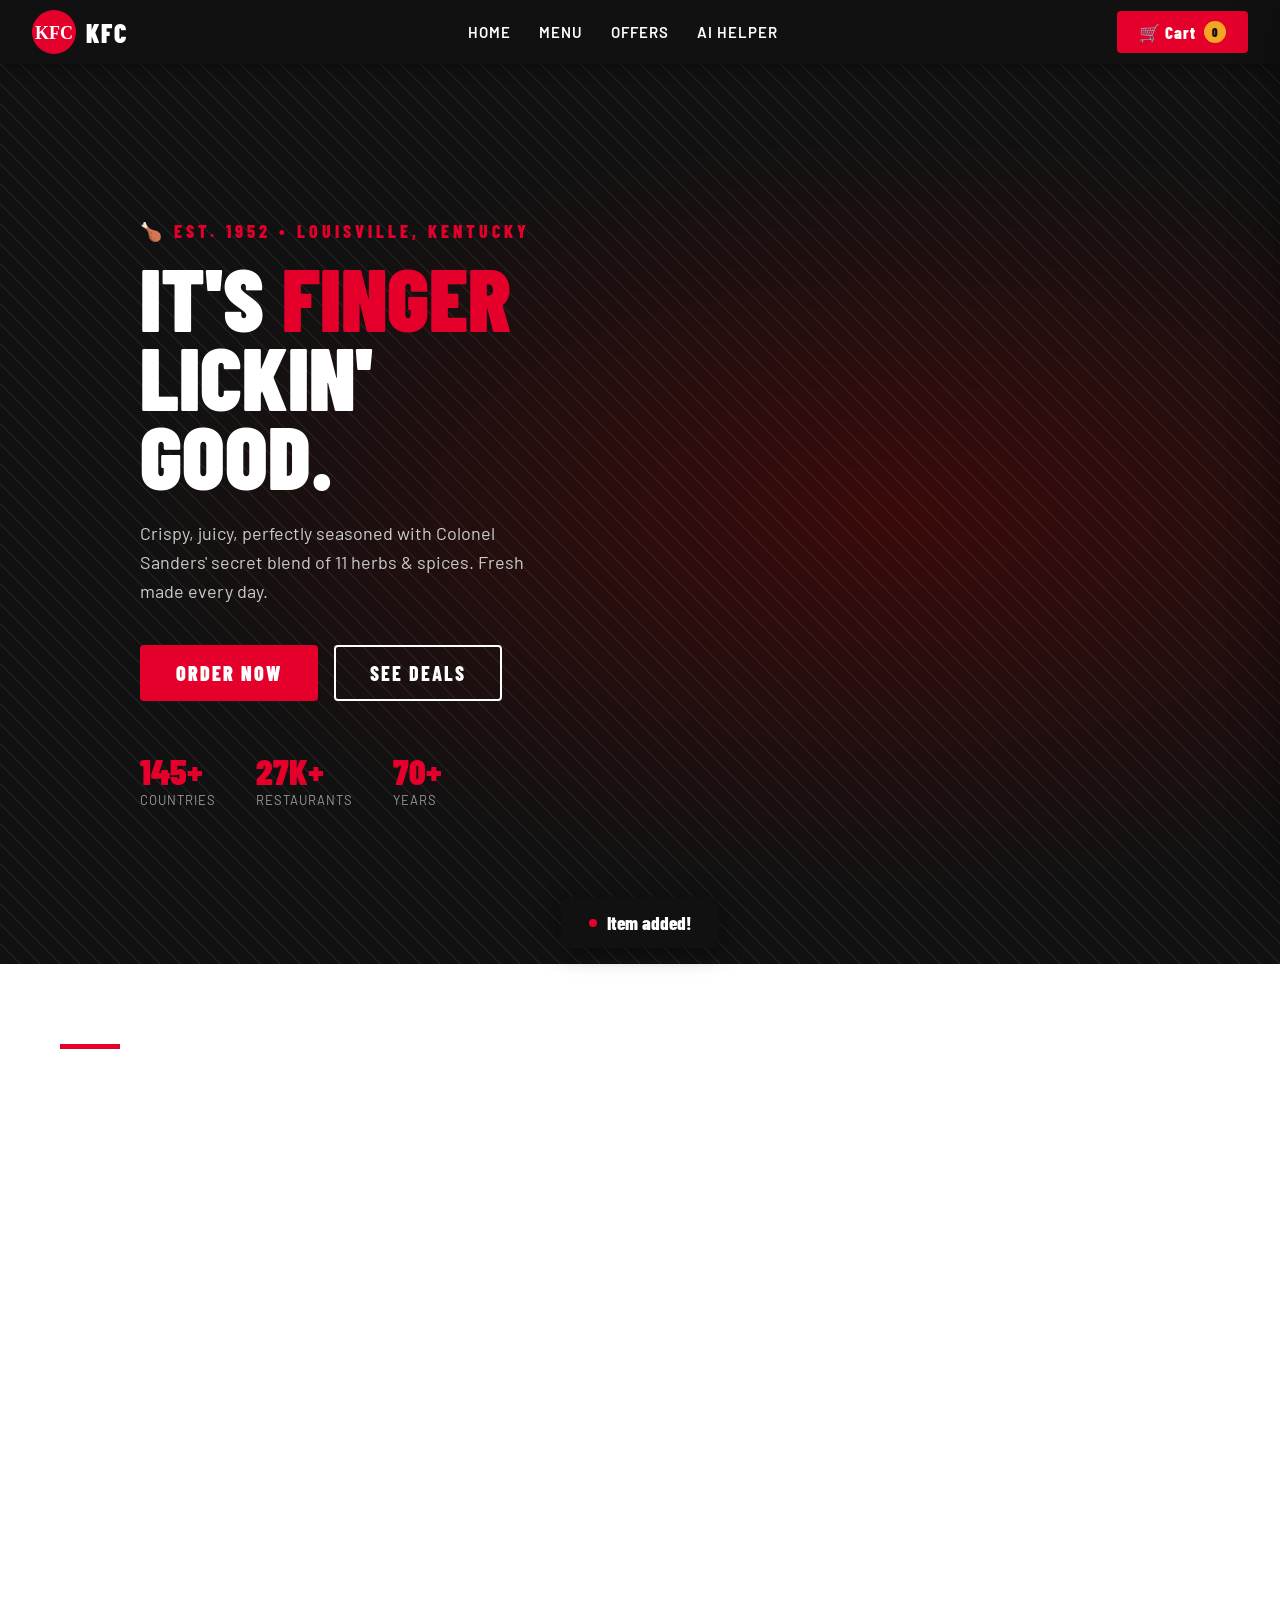
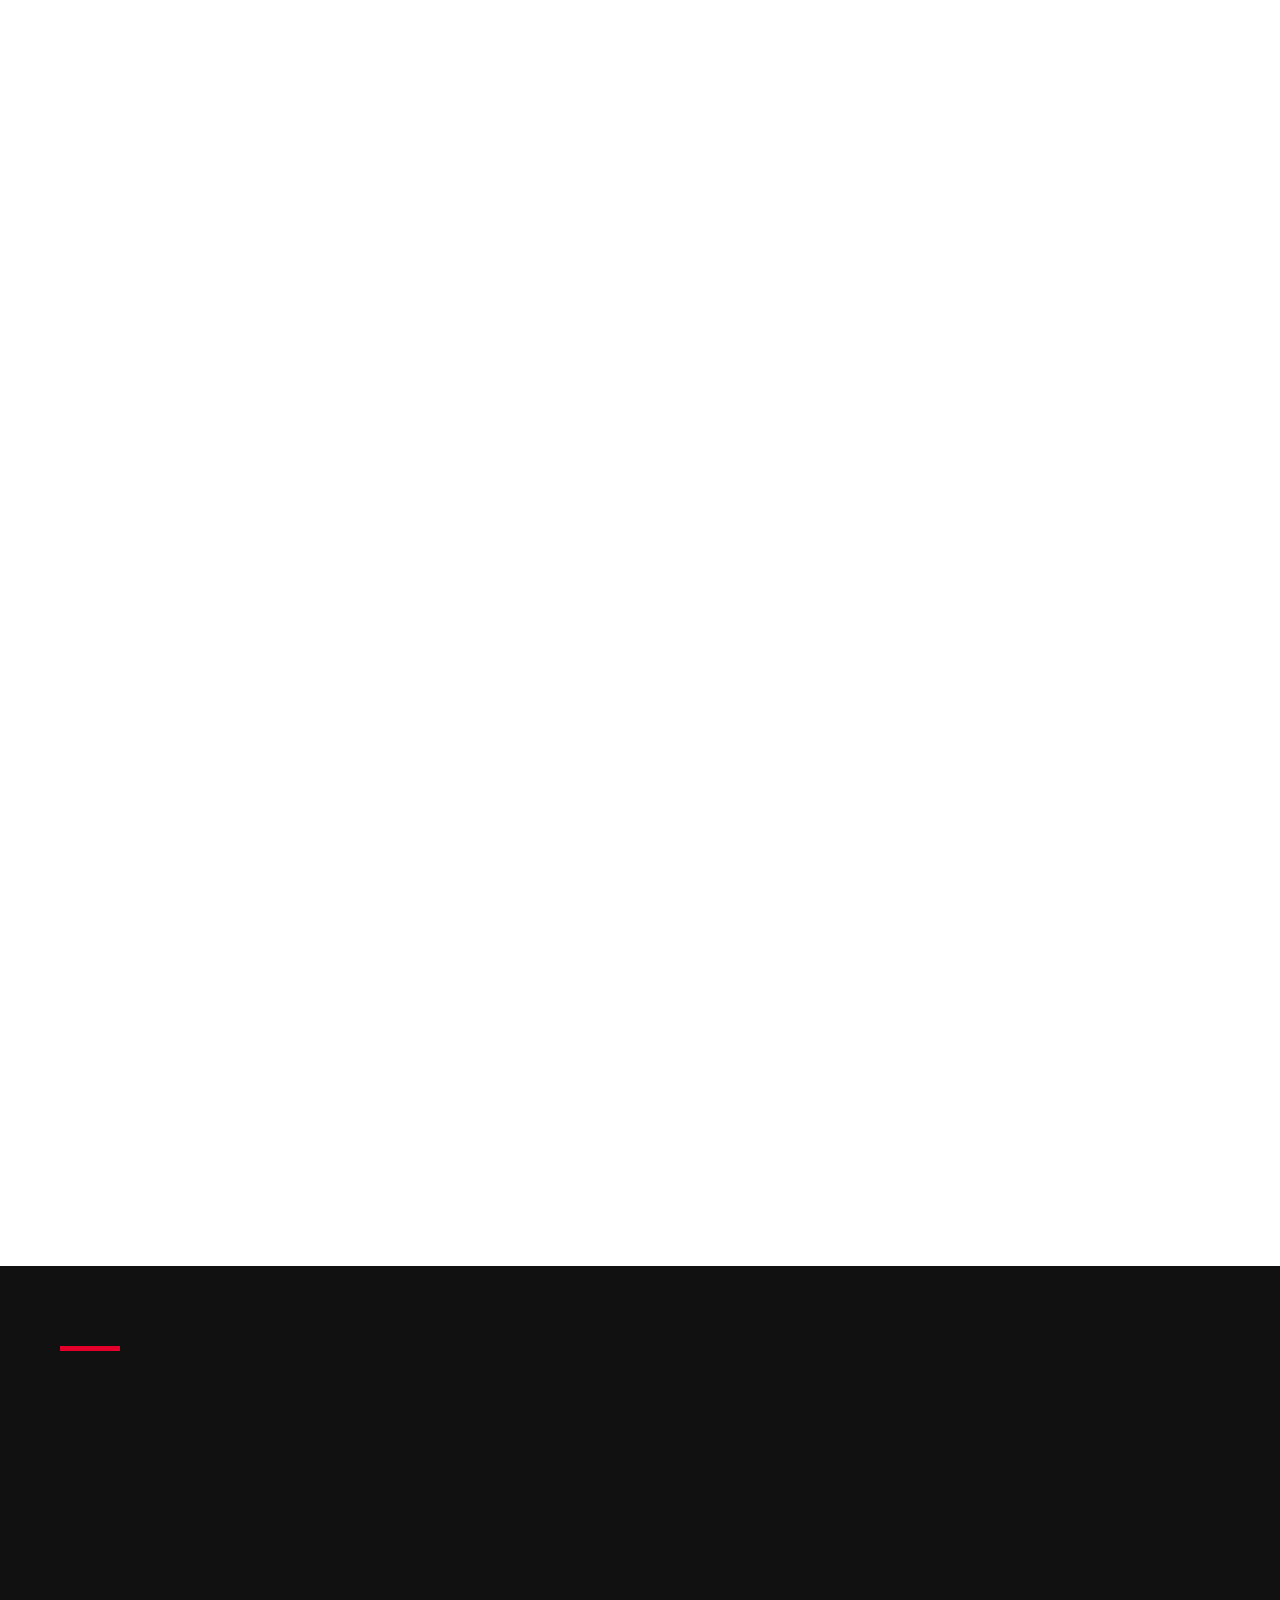
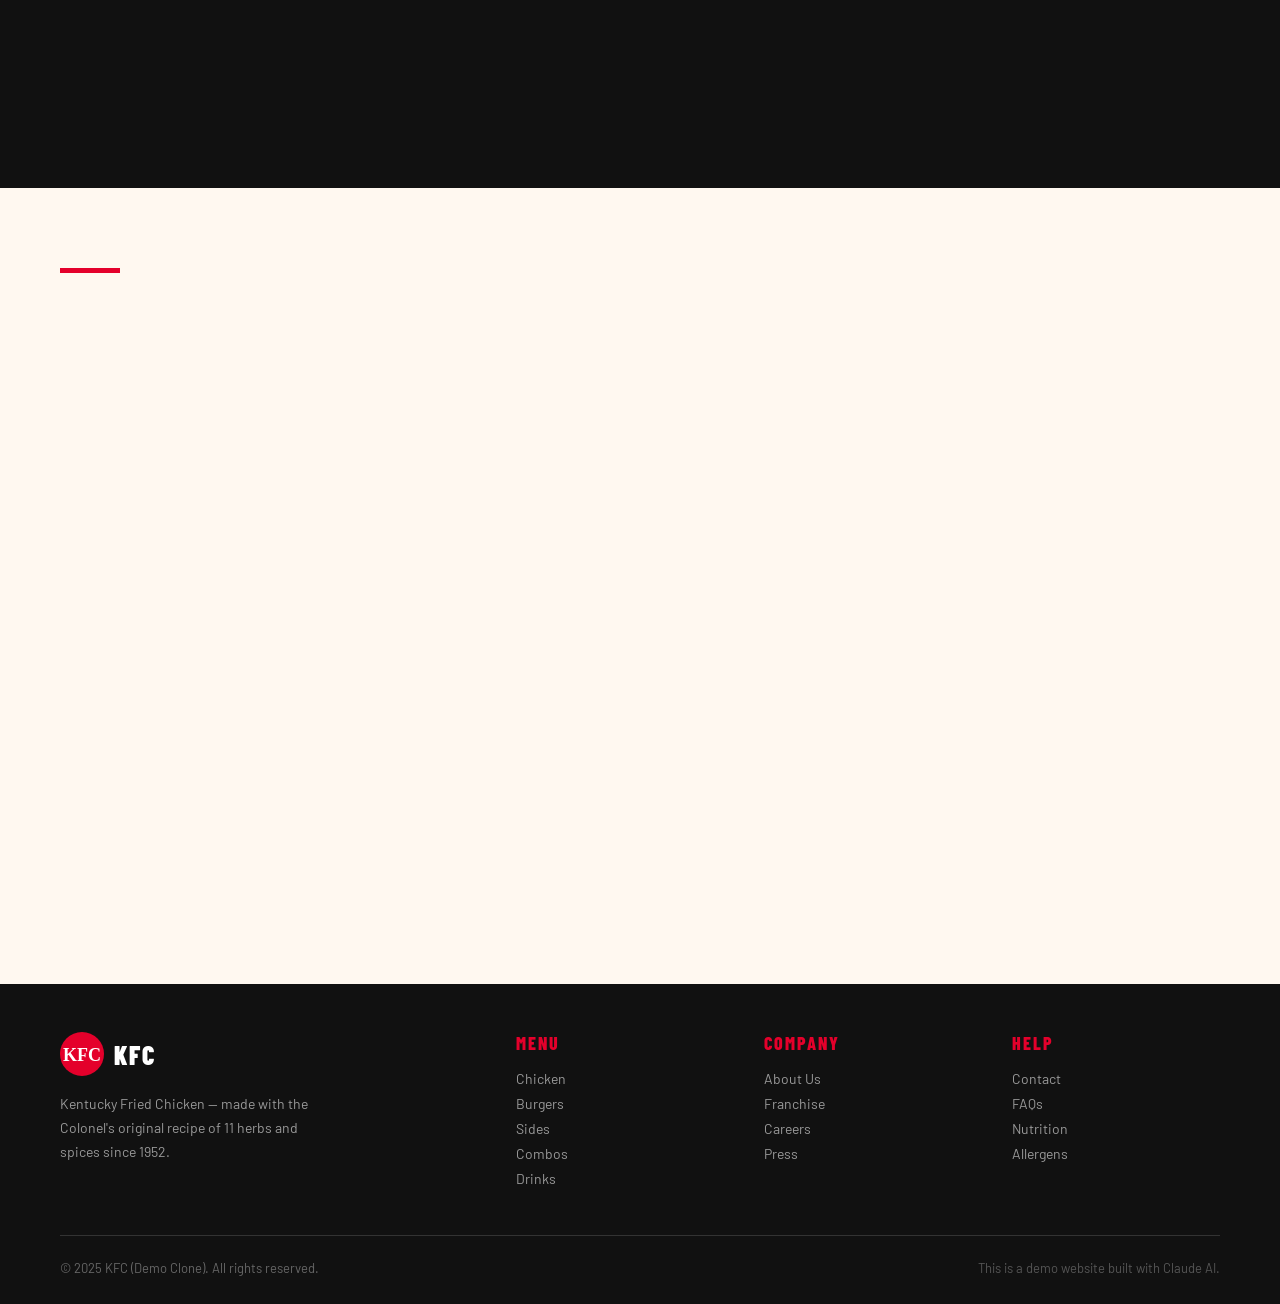
==== templates/index.html @ aa7f016f "webpage updated" ====
<!DOCTYPE html>
<html lang="en">
<head>
<meta charset="UTF-8">
<meta name="viewport" content="width=device-width, initial-scale=1.0">
<title>KFC — It's Finger Lickin' Good</title>
<link href="https://fonts.googleapis.com/css2?family=Barlow+Condensed:wght@400;600;700;800;900&family=Barlow:wght@400;500;600&display=swap" rel="stylesheet">
<style>
  :root {
    --red: #E4002B;
    --dark-red: #B5001F;
    --black: #111111;
    --white: #FFFFFF;
    --cream: #FFF8F0;
    --gold: #F5A623;
    --gray: #888;
    --light-gray: #F2F2F2;
    --card-shadow: 0 8px 32px rgba(0,0,0,0.13);
  }
  * { margin:0; padding:0; box-sizing:border-box; }
  html { scroll-behavior: smooth; }
  body { font-family: 'Barlow', sans-serif; background: var(--cream); color: var(--black); }

  /* ========== NAVBAR ========== */
  nav {
    position: fixed; top:0; left:0; right:0; z-index:1000;
    background: var(--black);
    display: flex; align-items: center; justify-content: space-between;
    padding: 0 32px; height: 64px;
    box-shadow: 0 2px 16px rgba(0,0,0,0.4);
  }
  .nav-logo { display:flex; align-items:center; gap:10px; cursor:pointer; }
  .nav-logo svg { width:44px; height:44px; }
  .nav-logo span { font-family:'Barlow Condensed',sans-serif; font-weight:900; font-size:26px; color:var(--white); letter-spacing:2px; }
  .nav-links { display:flex; gap:28px; }
  .nav-links a { color:var(--white); text-decoration:none; font-weight:600; font-size:15px; letter-spacing:1px; text-transform:uppercase; transition:color 0.2s; }
  .nav-links a:hover { color:var(--red); }
  .nav-cart-btn {
    background: var(--red); color: var(--white); border:none; cursor:pointer;
    padding: 10px 22px; border-radius:4px; font-family:'Barlow Condensed',sans-serif;
    font-size:17px; font-weight:800; letter-spacing:1px; display:flex; align-items:center; gap:8px;
    transition: background 0.2s, transform 0.1s;
  }
  .nav-cart-btn:hover { background:var(--dark-red); transform:scale(1.04); }
  .cart-badge {
    background: var(--gold); color: var(--black); border-radius:50%;
    width:22px; height:22px; display:flex; align-items:center; justify-content:center;
    font-size:12px; font-weight:900;
  }

  /* ========== HERO ========== */
  #home {
    margin-top: 64px;
    min-height: 100vh;
    background: var(--black);
    position: relative; overflow:hidden;
    display:flex; align-items:center;
  }
  .hero-bg {
    position:absolute; inset:0;
    background: radial-gradient(ellipse at 70% 50%, #3a0a0a 0%, #111 60%);
  }
  .hero-pattern {
    position:absolute; inset:0; opacity:0.06;
    background-image: repeating-linear-gradient(45deg, #fff 0, #fff 1px, transparent 0, transparent 50%);
    background-size: 20px 20px;
  }
  .hero-content { position:relative; z-index:2; padding: 0 80px; max-width:640px; }
  .hero-eyebrow { color:var(--red); font-family:'Barlow Condensed',sans-serif; font-weight:800; font-size:18px; letter-spacing:4px; text-transform:uppercase; margin-bottom:16px; }
  .hero-title { font-family:'Barlow Condensed',sans-serif; font-weight:900; font-size:88px; line-height:0.9; color:var(--white); text-transform:uppercase; margin-bottom:24px; }
  .hero-title span { color:var(--red); }
  .hero-sub { color:#ccc; font-size:18px; line-height:1.6; margin-bottom:40px; max-width:420px; }
  .hero-btns { display:flex; gap:16px; flex-wrap:wrap; }
  .btn-primary {
    background:var(--red); color:var(--white); border:none; cursor:pointer;
    padding:16px 36px; font-family:'Barlow Condensed',sans-serif; font-size:20px; font-weight:900;
    letter-spacing:2px; text-transform:uppercase; border-radius:4px;
    transition: background 0.2s, transform 0.15s;
  }
  .btn-primary:hover { background:var(--dark-red); transform:translateY(-2px); }
  .btn-outline {
    background:transparent; color:var(--white); border:2px solid var(--white); cursor:pointer;
    padding:14px 34px; font-family:'Barlow Condensed',sans-serif; font-size:20px; font-weight:800;
    letter-spacing:2px; text-transform:uppercase; border-radius:4px;
    transition: all 0.2s;
  }
  .btn-outline:hover { background:var(--white); color:var(--black); }
  .hero-img {
    position:absolute; right:-40px; bottom:0; width:55%;
    filter: drop-shadow(0 0 60px rgba(228,0,43,0.3));
    animation: float 5s ease-in-out infinite;
  }
  @keyframes float {
    0%,100% { transform:translateY(0); }
    50% { transform:translateY(-18px); }
  }
  .hero-stats { display:flex; gap:40px; margin-top:48px; }
  .stat { text-align:left; }
  .stat-num { font-family:'Barlow Condensed',sans-serif; font-weight:900; font-size:36px; color:var(--red); }
  .stat-lbl { color:#999; font-size:13px; text-transform:uppercase; letter-spacing:1px; }

  /* ========== SECTION COMMON ========== */
  section { padding: 80px 60px; }
  .section-title { font-family:'Barlow Condensed',sans-serif; font-weight:900; font-size:54px; text-transform:uppercase; margin-bottom:8px; }
  .section-sub { color:var(--gray); font-size:17px; margin-bottom:48px; }
  .red-line { width:60px; height:5px; background:var(--red); margin-bottom:16px; }

  /* ========== MENU ========== */
  #menu { background: var(--white); }
  .menu-tabs { display:flex; gap:12px; margin-bottom:40px; flex-wrap:wrap; }
  .tab-btn {
    background:var(--light-gray); border:none; cursor:pointer;
    padding:10px 26px; border-radius:40px; font-family:'Barlow Condensed',sans-serif;
    font-size:17px; font-weight:700; letter-spacing:1px; text-transform:uppercase;
    transition: all 0.2s;
  }
  .tab-btn.active, .tab-btn:hover { background:var(--red); color:var(--white); }
  .menu-grid { display:grid; grid-template-columns: repeat(auto-fill, minmax(270px, 1fr)); gap:28px; }
  .menu-card {
    background:var(--cream); border-radius:12px; overflow:hidden;
    box-shadow: var(--card-shadow); transition: transform 0.2s, box-shadow 0.2s;
    cursor:pointer; display:flex; flex-direction:column;
  }
  .menu-card:hover { transform:translateY(-6px); box-shadow:0 16px 40px rgba(0,0,0,0.18); }
  .menu-card-img {
    width:100%; height:190px; object-fit:cover;
    background: linear-gradient(135deg, #c8102e 0%, #2d1a1a 100%);
    display:flex; align-items:center; justify-content:center;
    font-size:64px; position:relative;
  }
  .menu-card-badge {
    position:absolute; top:12px; right:12px;
    background:var(--gold); color:var(--black); font-family:'Barlow Condensed',sans-serif;
    font-weight:800; font-size:13px; padding:4px 10px; border-radius:20px; letter-spacing:1px;
  }
  .menu-card-body { padding:18px 20px; flex:1; display:flex; flex-direction:column; }
  .menu-card-name { font-family:'Barlow Condensed',sans-serif; font-weight:800; font-size:22px; margin-bottom:6px; }
  .menu-card-desc { color:var(--gray); font-size:14px; line-height:1.5; flex:1; margin-bottom:16px; }
  .menu-card-footer { display:flex; align-items:center; justify-content:space-between; }
  .menu-price { font-family:'Barlow Condensed',sans-serif; font-weight:900; font-size:26px; color:var(--red); }
  .add-btn {
    background:var(--red); color:var(--white); border:none; cursor:pointer;
    width:38px; height:38px; border-radius:50%; font-size:22px; font-weight:700;
    display:flex; align-items:center; justify-content:center;
    transition: background 0.2s, transform 0.15s;
  }
  .add-btn:hover { background:var(--dark-red); transform:scale(1.15); }

  /* ========== OFFERS ========== */
  #offers { background:var(--black); }
  #offers .section-title { color:var(--white); }
  #offers .section-sub { color:#999; }
  .offers-grid { display:grid; grid-template-columns: repeat(auto-fill, minmax(300px, 1fr)); gap:24px; }
  .offer-card {
    border-radius:12px; overflow:hidden; position:relative;
    height:200px; display:flex; align-items:flex-end;
    cursor:pointer; transition:transform 0.2s;
  }
  .offer-card:hover { transform:scale(1.03); }
  .offer-bg { position:absolute; inset:0; background-size:cover; background-position:center; }
  .offer-bg.o1 { background: linear-gradient(135deg, #b5001f 0%, #3a0008 100%); }
  .offer-bg.o2 { background: linear-gradient(135deg, #7a3a00 0%, #1a0a00 100%); }
  .offer-bg.o3 { background: linear-gradient(135deg, #004a7a 0%, #000f1a 100%); }
  .offer-overlay { position:absolute; inset:0; background:linear-gradient(to top, rgba(0,0,0,0.85) 0%, transparent 60%); }
  .offer-content { position:relative; z-index:1; padding:20px; }
  .offer-tag { background:var(--red); color:var(--white); font-family:'Barlow Condensed',sans-serif; font-weight:800; font-size:13px; padding:3px 10px; border-radius:20px; margin-bottom:8px; display:inline-block; }
  .offer-title { color:var(--white); font-family:'Barlow Condensed',sans-serif; font-weight:900; font-size:24px; }
  .offer-emoji { font-size:80px; position:absolute; top:20px; right:20px; opacity:0.6; }

  /* ========== CART SIDEBAR ========== */
  .cart-overlay {
    position:fixed; inset:0; background:rgba(0,0,0,0.6); z-index:2000;
    opacity:0; pointer-events:none; transition:opacity 0.3s;
  }
  .cart-overlay.open { opacity:1; pointer-events:all; }
  .cart-sidebar {
    position:fixed; top:0; right:0; width:420px; height:100vh;
    background:var(--white); z-index:2001; display:flex; flex-direction:column;
    transform:translateX(100%); transition:transform 0.35s cubic-bezier(0.4,0,0.2,1);
    box-shadow:-8px 0 40px rgba(0,0,0,0.25);
  }
  .cart-sidebar.open { transform:translateX(0); }
  .cart-header {
    background:var(--black); color:var(--white); padding:20px 24px;
    display:flex; align-items:center; justify-content:space-between;
  }
  .cart-header h2 { font-family:'Barlow Condensed',sans-serif; font-weight:900; font-size:26px; letter-spacing:2px; }
  .cart-close { background:none; border:none; color:var(--white); cursor:pointer; font-size:26px; line-height:1; }
  .cart-items { flex:1; overflow-y:auto; padding:20px; display:flex; flex-direction:column; gap:16px; }
  .cart-empty { text-align:center; margin-top:60px; }
  .cart-empty-icon { font-size:64px; margin-bottom:16px; }
  .cart-empty p { color:var(--gray); font-size:17px; }
  .cart-item {
    display:flex; gap:14px; align-items:center;
    background:var(--cream); border-radius:10px; padding:14px;
    box-shadow:0 2px 8px rgba(0,0,0,0.07);
  }
  .cart-item-emoji { font-size:36px; width:50px; text-align:center; }
  .cart-item-info { flex:1; }
  .cart-item-name { font-weight:700; font-size:15px; margin-bottom:4px; }
  .cart-item-price { color:var(--red); font-family:'Barlow Condensed',sans-serif; font-weight:800; font-size:18px; }
  .cart-item-qty { display:flex; align-items:center; gap:8px; margin-top:6px; }
  .qty-btn {
    width:28px; height:28px; border-radius:50%; border:none; cursor:pointer;
    font-size:16px; font-weight:700; display:flex; align-items:center; justify-content:center;
    transition:background 0.15s;
  }
  .qty-minus { background:var(--light-gray); }
  .qty-minus:hover { background:#ddd; }
  .qty-plus { background:var(--red); color:var(--white); }
  .qty-plus:hover { background:var(--dark-red); }
  .qty-num { font-weight:700; font-size:15px; min-width:20px; text-align:center; }
  .cart-remove { background:none; border:none; cursor:pointer; color:#bbb; font-size:18px; }
  .cart-remove:hover { color:var(--red); }
  .cart-footer { padding:20px 24px; border-top:2px solid var(--light-gray); }
  .cart-total { display:flex; justify-content:space-between; align-items:center; margin-bottom:18px; }
  .cart-total-lbl { font-family:'Barlow Condensed',sans-serif; font-weight:800; font-size:20px; text-transform:uppercase; }
  .cart-total-val { font-family:'Barlow Condensed',sans-serif; font-weight:900; font-size:32px; color:var(--red); }
  .checkout-btn {
    width:100%; background:var(--red); color:var(--white); border:none; cursor:pointer;
    padding:16px; font-family:'Barlow Condensed',sans-serif; font-size:22px; font-weight:900;
    letter-spacing:2px; text-transform:uppercase; border-radius:6px;
    transition: background 0.2s, transform 0.15s;
  }
  .checkout-btn:hover { background:var(--dark-red); transform:translateY(-2px); }
  .checkout-btn:disabled { background:#ccc; cursor:not-allowed; transform:none; }

  /* ========== AI CHAT ========== */
  #ai-section { background: var(--cream); }
  .ai-box {
    background:var(--white); border-radius:16px; box-shadow:var(--card-shadow);
    overflow:hidden; max-width:800px; margin:0 auto;
  }
  .ai-header {
    background: linear-gradient(135deg, var(--red) 0%, var(--dark-red) 100%);
    color:var(--white); padding:20px 28px; display:flex; align-items:center; gap:14px;
  }
  .ai-header-icon { font-size:32px; }
  .ai-header-text h3 { font-family:'Barlow Condensed',sans-serif; font-weight:900; font-size:22px; }
  .ai-header-text p { font-size:13px; opacity:0.85; }
  .ai-messages { height:320px; overflow-y:auto; padding:20px; display:flex; flex-direction:column; gap:14px; }
  .msg { max-width:80%; padding:12px 16px; border-radius:12px; font-size:15px; line-height:1.5; }
  .msg.bot { background:var(--light-gray); align-self:flex-start; border-bottom-left-radius:4px; }
  .msg.user { background:var(--red); color:var(--white); align-self:flex-end; border-bottom-right-radius:4px; }
  .msg.loading { opacity:0.6; font-style:italic; }
  .ai-input-row { padding:14px 20px; border-top:2px solid var(--light-gray); display:flex; gap:10px; }
  .ai-input {
    flex:1; border:2px solid var(--light-gray); border-radius:8px; padding:10px 14px;
    font-family:'Barlow',sans-serif; font-size:15px; outline:none;
    transition:border-color 0.2s;
  }
  .ai-input:focus { border-color:var(--red); }
  .ai-send {
    background:var(--red); color:var(--white); border:none; cursor:pointer;
    padding:10px 22px; border-radius:8px; font-family:'Barlow Condensed',sans-serif;
    font-size:18px; font-weight:800; letter-spacing:1px;
    transition:background 0.2s;
  }
  .ai-send:hover { background:var(--dark-red); }
  .ai-send:disabled { background:#ccc; cursor:not-allowed; }

  /* ========== ORDER MODAL ========== */
  .modal-overlay {
    position:fixed; inset:0; background:rgba(0,0,0,0.7); z-index:3000;
    display:flex; align-items:center; justify-content:center;
    opacity:0; pointer-events:none; transition:opacity 0.3s;
  }
  .modal-overlay.open { opacity:1; pointer-events:all; }
  .modal {
    background:var(--white); border-radius:16px; width:90%; max-width:480px; padding:40px;
    transform:scale(0.9); transition:transform 0.3s;
    text-align:center;
  }
  .modal-overlay.open .modal { transform:scale(1); }
  .modal-icon { font-size:64px; margin-bottom:16px; }
  .modal h2 { font-family:'Barlow Condensed',sans-serif; font-weight:900; font-size:36px; margin-bottom:8px; }
  .modal p { color:var(--gray); font-size:16px; margin-bottom:24px; }
  .modal-order-id { background:var(--cream); padding:12px 20px; border-radius:8px; font-family:'Barlow Condensed',sans-serif; font-weight:800; font-size:22px; color:var(--red); margin-bottom:24px; }
  .modal-close-btn {
    background:var(--black); color:var(--white); border:none; cursor:pointer;
    padding:14px 36px; border-radius:6px; font-family:'Barlow Condensed',sans-serif;
    font-size:20px; font-weight:900; letter-spacing:1px;
    transition:background 0.2s;
  }
  .modal-close-btn:hover { background:#333; }

  /* ========== FOOTER ========== */
  footer {
    background:var(--black); color:var(--white); padding:48px 60px 28px;
  }
  .footer-top { display:grid; grid-template-columns: 2fr 1fr 1fr 1fr; gap:40px; margin-bottom:40px; }
  .footer-brand p { color:#999; font-size:14px; line-height:1.7; margin-top:16px; max-width:280px; }
  .footer-col h4 { font-family:'Barlow Condensed',sans-serif; font-weight:800; font-size:18px; letter-spacing:2px; text-transform:uppercase; margin-bottom:16px; color:var(--red); }
  .footer-col a { display:block; color:#999; text-decoration:none; font-size:14px; margin-bottom:8px; transition:color 0.2s; }
  .footer-col a:hover { color:var(--white); }
  .footer-bottom { border-top:1px solid #333; padding-top:24px; display:flex; justify-content:space-between; align-items:center; flex-wrap:wrap; gap:12px; }
  .footer-bottom p { color:#666; font-size:13px; }

  /* ========== TOAST ========== */
  .toast {
    position:fixed; bottom:32px; left:50%; transform:translateX(-50%) translateY(80px);
    background:var(--black); color:var(--white); padding:14px 28px; border-radius:8px;
    font-family:'Barlow Condensed',sans-serif; font-size:19px; font-weight:800;
    z-index:9999; box-shadow:0 4px 24px rgba(0,0,0,0.4);
    transition:transform 0.3s cubic-bezier(0.4,0,0.2,1);
    display:flex; align-items:center; gap:10px;
  }
  .toast.show { transform:translateX(-50%) translateY(0); }
  .toast-dot { width:8px; height:8px; background:var(--red); border-radius:50%; }

  /* ========== RESPONSIVE ========== */
  @media(max-width:900px) {
    .hero-content { padding:0 24px; }
    .hero-title { font-size:56px; }
    .hero-img { display:none; }
    section { padding:60px 20px; }
    .footer-top { grid-template-columns:1fr 1fr; }
    .cart-sidebar { width:100%; }
  }
  @media(max-width:600px) {
    nav { padding:0 16px; }
    .nav-links { display:none; }
    .hero-title { font-size:42px; }
    .section-title { font-size:36px; }
    .footer-top { grid-template-columns:1fr; }
  }

  /* Scroll animations */
  .fade-in { opacity:0; transform:translateY(30px); transition:opacity 0.6s, transform 0.6s; }
  .fade-in.visible { opacity:1; transform:none; }
</style>
</head>
<body>

<!-- NAVBAR -->
<nav>
  <div class="nav-logo" onclick="scrollTo('home')">
    <svg viewBox="0 0 44 44" fill="none">
      <circle cx="22" cy="22" r="22" fill="#E4002B"/>
      <text x="22" y="29" text-anchor="middle" fill="white" font-family="serif" font-weight="900" font-size="18">KFC</text>
    </svg>
    <span>KFC</span>
  </div>
  <div class="nav-links">
    <a href="#home">Home</a>
    <a href="#menu">Menu</a>
    <a href="#offers">Offers</a>
    <a href="#ai-section">AI Helper</a>
  </div>
  <button class="nav-cart-btn" onclick="toggleCart()">
    🛒 Cart <span class="cart-badge" id="cart-badge">0</span>
  </button>
</nav>

<!-- HERO -->
<section id="home">
  <div class="hero-bg"></div>
  <div class="hero-pattern"></div>
  <div class="hero-content">
    <div class="hero-eyebrow">🍗 Est. 1952 • Louisville, Kentucky</div>
    <h1 class="hero-title">It's <span>Finger</span><br>Lickin'<br>Good.</h1>
    <p class="hero-sub">Crispy, juicy, perfectly seasoned with Colonel Sanders' secret blend of 11 herbs & spices. Fresh made every day.</p>
    <div class="hero-btns">
      <button class="btn-primary" onclick="document.getElementById('menu').scrollIntoView({behavior:'smooth'})">ORDER NOW</button>
      <button class="btn-outline" onclick="document.getElementById('offers').scrollIntoView({behavior:'smooth'})">SEE DEALS</button>
    </div>
    <div class="hero-stats">
      <div class="stat"><div class="stat-num">145+</div><div class="stat-lbl">Countries</div></div>
      <div class="stat"><div class="stat-num">27K+</div><div class="stat-lbl">Restaurants</div></div>
      <div class="stat"><div class="stat-num">70+</div><div class="stat-lbl">Years</div></div>
    </div>
  </div>
  <img class="hero-img" src="https://www.transparentpng.com/thumb/kfc/r6eD3K-kfc-chicken-bucket-png-hd.png" alt="KFC Bucket" onerror="this.style.display='none'">
</section>

<!-- MENU -->
<section id="menu">
  <div class="red-line"></div>
  <h2 class="section-title fade-in">Our Menu</h2>
  <p class="section-sub fade-in">Freshly cooked to perfection — every single time.</p>
  <div class="menu-tabs fade-in" id="menu-tabs">
    <button class="tab-btn active" onclick="filterMenu('all', this)">All</button>
    <button class="tab-btn" onclick="filterMenu('chicken', this)">Chicken</button>
    <button class="tab-btn" onclick="filterMenu('burgers', this)">Burgers</button>
    <button class="tab-btn" onclick="filterMenu('sides', this)">Sides</button>
    <button class="tab-btn" onclick="filterMenu('combos', this)">Combos</button>
    <button class="tab-btn" onclick="filterMenu('drinks', this)">Drinks</button>
  </div>
  <div class="menu-grid fade-in" id="menu-grid"></div>
</section>

<!-- OFFERS -->
<section id="offers">
  <div class="red-line"></div>
  <h2 class="section-title fade-in">Hot Deals</h2>
  <p class="section-sub fade-in">Limited time offers you don't want to miss.</p>
  <div class="offers-grid fade-in">
    <div class="offer-card">
      <div class="offer-bg o1"></div>
      <div class="offer-overlay"></div>
      <div class="offer-emoji">🍗</div>
      <div class="offer-content">
        <span class="offer-tag">30% OFF</span>
        <div class="offer-title">Family Bucket Deal</div>
      </div>
    </div>
    <div class="offer-card">
      <div class="offer-bg o2"></div>
      <div class="offer-overlay"></div>
      <div class="offer-emoji">🍔</div>
      <div class="offer-content">
        <span class="offer-tag">COMBO</span>
        <div class="offer-title">Burger + Fries + Drink</div>
      </div>
    </div>
    <div class="offer-card">
      <div class="offer-bg o3"></div>
      <div class="offer-overlay"></div>
      <div class="offer-emoji">🌮</div>
      <div class="offer-content">
        <span class="offer-tag">NEW</span>
        <div class="offer-title">Twister Wrap Meal</div>
      </div>
    </div>
  </div>
</section>

<!-- AI HELPER -->
<section id="ai-section">
  <div class="red-line"></div>
  <h2 class="section-title fade-in">AI Order Helper</h2>
  <p class="section-sub fade-in">Ask anything about our menu, nutrition, or get a personalized recommendation!</p>
  <div class="ai-box fade-in">
    <div class="ai-header">
      <div class="ai-header-icon">🤖</div>
      <div class="ai-header-text">
        <h3>Colonel's AI Assistant</h3>
        <p>Powered by Claude AI • Live & Online</p>
      </div>
    </div>
    <div class="ai-messages" id="ai-messages">
      <div class="msg bot">🍗 Welcome to KFC! I'm your AI assistant. Ask me about our menu, combos, calories, or just tell me what mood you're in and I'll recommend something finger lickin' good!</div>
    </div>
    <div class="ai-input-row">
      <input type="text" class="ai-input" id="ai-input" placeholder="e.g. What's your spiciest item?" onkeydown="if(event.key==='Enter') sendAI()"/>
      <button class="ai-send" id="ai-send-btn" onclick="sendAI()">ASK</button>
    </div>
  </div>
</section>

<!-- FOOTER -->
<footer>
  <div class="footer-top">
    <div class="footer-brand">
      <div class="nav-logo" style="margin-bottom:0;">
        <svg viewBox="0 0 44 44" fill="none" width="44" height="44"><circle cx="22" cy="22" r="22" fill="#E4002B"/><text x="22" y="29" text-anchor="middle" fill="white" font-family="serif" font-weight="900" font-size="18">KFC</text></svg>
        <span style="font-family:'Barlow Condensed',sans-serif;font-weight:900;font-size:26px;color:var(--white);">KFC</span>
      </div>
      <p>Kentucky Fried Chicken — made with the Colonel's original recipe of 11 herbs and spices since 1952.</p>
    </div>
    <div class="footer-col">
      <h4>Menu</h4>
      <a href="#menu">Chicken</a><a href="#menu">Burgers</a><a href="#menu">Sides</a><a href="#menu">Combos</a><a href="#menu">Drinks</a>
    </div>
    <div class="footer-col">
      <h4>Company</h4>
      <a href="#">About Us</a><a href="#">Franchise</a><a href="#">Careers</a><a href="#">Press</a>
    </div>
    <div class="footer-col">
      <h4>Help</h4>
      <a href="#">Contact</a><a href="#">FAQs</a><a href="#">Nutrition</a><a href="#">Allergens</a>
    </div>
  </div>
  <div class="footer-bottom">
    <p>© 2025 KFC (Demo Clone). All rights reserved.</p>
    <p style="color:#555">This is a demo website built with Claude AI.</p>
  </div>
</footer>

<!-- CART SIDEBAR -->
<div class="cart-overlay" id="cart-overlay" onclick="toggleCart()"></div>
<div class="cart-sidebar" id="cart-sidebar">
  <div class="cart-header">
    <h2>🛒 Your Order</h2>
    <button class="cart-close" onclick="toggleCart()">✕</button>
  </div>
  <div class="cart-items" id="cart-items">
    <div class="cart-empty">
      <div class="cart-empty-icon">🍗</div>
      <p>Your cart is empty.<br>Add some delicious items!</p>
    </div>
  </div>
  <div class="cart-footer">
    <div class="cart-total">
      <span class="cart-total-lbl">Total</span>
      <span class="cart-total-val" id="cart-total">₹0</span>
    </div>
    <button class="checkout-btn" id="checkout-btn" onclick="checkout()" disabled>PLACE ORDER</button>
  </div>
</div>

<!-- SUCCESS MODAL -->
<div class="modal-overlay" id="order-modal">
  <div class="modal">
    <div class="modal-icon">🎉</div>
    <h2>Order Placed!</h2>
    <p>Your order has been received and is being prepared. Estimated delivery: 30-40 mins.</p>
    <div class="modal-order-id" id="modal-order-id">ORDER #KFC-XXXXX</div>
    <button class="modal-close-btn" onclick="closeModal()">GREAT, THANKS!</button>
  </div>
</div>

<!-- TOAST -->
<div class="toast" id="toast"><span class="toast-dot"></span><span id="toast-msg">Item added!</span></div>

<script>
// ===== MENU DATA =====
const menuItems = [
  { id:1, name:"Original Recipe Bucket", cat:"chicken", price:649, emoji:"🪣", desc:"8 pieces of our iconic crispy chicken with 11 herbs & spices.", badge:"Bestseller" },
  { id:2, name:"Zinger Burger", cat:"burgers", price:199, emoji:"🍔", desc:"Crispy fillet burger with signature zinger sauce and fresh lettuce.", badge:null },
  { id:3, name:"Hot & Crispy Chicken", cat:"chicken", price:249, emoji:"🍗", desc:"Extra crispy golden chicken with a fiery spice blend.", badge:"Spicy 🌶️" },
  { id:4, name:"Popcorn Chicken", cat:"chicken", price:149, emoji:"🍿", desc:"Bite-sized crispy chicken pieces — perfect for snacking.", badge:null },
  { id:5, name:"Twister Wrap", cat:"burgers", price:179, emoji:"🌯", desc:"Warm tortilla wrap with crispy chicken, cheese & fresh veggies.", badge:"New" },
  { id:6, name:"Coleslaw", cat:"sides", price:69, emoji:"🥗", desc:"Creamy, crunchy coleslaw made fresh every day.", badge:null },
  { id:7, name:"Seasoned Fries", cat:"sides", price:99, emoji:"🍟", desc:"Golden fries tossed in KFC's signature seasoning blend.", badge:null },
  { id:8, name:"Family Feast Combo", cat:"combos", price:999, emoji:"🎉", desc:"8 pc chicken + 4 burgers + 4 fries + 4 drinks. Feed the family!", badge:"Best Value" },
  { id:9, name:"Zinger Box Meal", cat:"combos", price:349, emoji:"📦", desc:"Zinger burger + fries + drink + 1 piece of chicken.", badge:null },
  { id:10, name:"Pepsi 500ml", cat:"drinks", price:79, emoji:"🥤", desc:"Ice cold Pepsi to wash down all that goodness.", badge:null },
  { id:11, name:"Lemonade", cat:"drinks", price:69, emoji:"🍋", desc:"Freshly squeezed lemonade — sweet, tangy, refreshing.", badge:null },
  { id:12, name:"Smoky Grilled Chicken", cat:"chicken", price:299, emoji:"🔥", desc:"Slow-grilled chicken marinated in smoky BBQ spices.", badge:"Grilled" },
];

let cart = {};

// ===== RENDER MENU =====
function renderMenu(items) {
  const grid = document.getElementById('menu-grid');
  grid.innerHTML = items.map(item => `
    <div class="menu-card fade-in visible" onclick="addToCart(${item.id})">
      <div class="menu-card-img" style="font-size:72px">
        ${item.emoji}
        ${item.badge ? `<span class="menu-card-badge">${item.badge}</span>` : ''}
      </div>
      <div class="menu-card-body">
        <div class="menu-card-name">${item.name}</div>
        <div class="menu-card-desc">${item.desc}</div>
        <div class="menu-card-footer">
          <span class="menu-price">₹${item.price}</span>
          <button class="add-btn" onclick="event.stopPropagation();addToCart(${item.id})">+</button>
        </div>
      </div>
    </div>
  `).join('');
}

function filterMenu(cat, btn) {
  document.querySelectorAll('.tab-btn').forEach(b => b.classList.remove('active'));
  btn.classList.add('active');
  renderMenu(cat === 'all' ? menuItems : menuItems.filter(i => i.cat === cat));
}

renderMenu(menuItems);

// ===== CART =====
function addToCart(id) {
  const item = menuItems.find(i => i.id === id);
  if (!item) return;
  cart[id] = cart[id] ? { ...cart[id], qty: cart[id].qty + 1 } : { ...item, qty: 1 };
  updateCartUI();
  showToast(`${item.emoji} ${item.name} added to cart!`);
}

function updateCartUI() {
  const items = Object.values(cart);
  const total = items.reduce((s, i) => s + i.price * i.qty, 0);
  const count = items.reduce((s, i) => s + i.qty, 0);

  document.getElementById('cart-badge').textContent = count;
  document.getElementById('cart-total').textContent = `₹${total}`;
  document.getElementById('checkout-btn').disabled = items.length === 0;

  const el = document.getElementById('cart-items');
  if (items.length === 0) {
    el.innerHTML = `<div class="cart-empty"><div class="cart-empty-icon">🍗</div><p>Your cart is empty.<br>Add some delicious items!</p></div>`;
    return;
  }
  el.innerHTML = items.map(item => `
    <div class="cart-item">
      <div class="cart-item-emoji">${item.emoji}</div>
      <div class="cart-item-info">
        <div class="cart-item-name">${item.name}</div>
        <div class="cart-item-price">₹${item.price * item.qty}</div>
        <div class="cart-item-qty">
          <button class="qty-btn qty-minus" onclick="changeQty(${item.id}, -1)">−</button>
          <span class="qty-num">${item.qty}</span>
          <button class="qty-btn qty-plus" onclick="changeQty(${item.id}, 1)">+</button>
        </div>
      </div>
      <button class="cart-remove" onclick="removeItem(${item.id})">🗑️</button>
    </div>
  `).join('');
}

function changeQty(id, delta) {
  if (!cart[id]) return;
  cart[id].qty += delta;
  if (cart[id].qty <= 0) delete cart[id];
  updateCartUI();
}
function removeItem(id) { delete cart[id]; updateCartUI(); }

function toggleCart() {
  document.getElementById('cart-sidebar').classList.toggle('open');
  document.getElementById('cart-overlay').classList.toggle('open');
}

// ===== CHECKOUT =====
function checkout() {
  const orderId = 'KFC-' + Math.floor(100000 + Math.random() * 900000);
  document.getElementById('modal-order-id').textContent = `ORDER #${orderId}`;
  document.getElementById('order-modal').classList.add('open');
  // Save to localStorage as mock DB
  const orders = JSON.parse(localStorage.getItem('kfc_orders') || '[]');
  orders.push({ id: orderId, items: Object.values(cart), total: Object.values(cart).reduce((s,i)=>s+i.price*i.qty,0), date: new Date().toISOString() });
  localStorage.setItem('kfc_orders', JSON.stringify(orders));
}

function closeModal() {
  cart = {};
  updateCartUI();
  toggleCart();
  document.getElementById('order-modal').classList.remove('open');
}

// ===== TOAST =====
function showToast(msg) {
  const t = document.getElementById('toast');
  document.getElementById('toast-msg').textContent = msg;
  t.classList.add('show');
  setTimeout(() => t.classList.remove('show'), 2500);
}

// ===== AI CHAT =====
async function sendAI() {
  const input = document.getElementById('ai-input');
  const msg = input.value.trim();
  if (!msg) return;
  input.value = '';

  const msgs = document.getElementById('ai-messages');
  const btn = document.getElementById('ai-send-btn');
  btn.disabled = true;

  msgs.innerHTML += `<div class="msg user">${msg}</div>`;
  const loading = document.createElement('div');
  loading.className = 'msg bot loading';
  loading.textContent = '🤔 Thinking...';
  msgs.appendChild(loading);
  msgs.scrollTop = msgs.scrollHeight;

  const menuContext = menuItems.map(i => `${i.name} (${i.cat}) ₹${i.price}: ${i.desc}`).join('\n');

  try {
    const response = await fetch('https://api.anthropic.com/v1/messages', {
      method: 'POST',
      headers: { 'Content-Type': 'application/json' },
      body: JSON.stringify({
        model: 'claude-sonnet-4-20250514',
        max_tokens: 1000,
        system: `You are a friendly, enthusiastic KFC AI assistant named "Colonel Bot". You help customers with menu recommendations, nutritional info, combo deals, and ordering assistance. Keep responses concise (2-4 sentences max), upbeat, and always end with something encouraging. Use food emojis naturally. Here is the current KFC menu:\n\n${menuContext}\n\nPrices are in Indian Rupees (₹).`,
        messages: [{ role: 'user', content: msg }]
      })
    });
    const data = await response.json();
    const reply = data.content?.[0]?.text || "Sorry, I couldn't get a response. Please try again!";
    loading.remove();
    msgs.innerHTML += `<div class="msg bot">${reply}</div>`;
  } catch(e) {
    loading.remove();
    msgs.innerHTML += `<div class="msg bot">🍗 Oops! Something went wrong. Please try again in a moment!</div>`;
  }

  btn.disabled = false;
  msgs.scrollTop = msgs.scrollHeight;
}

// ===== SCROLL ANIMATIONS =====
const observer = new IntersectionObserver(entries => {
  entries.forEach(e => { if (e.isIntersecting) e.target.classList.add('visible'); });
}, { threshold: 0.1 });
document.querySelectorAll('.fade-in').forEach(el => observer.observe(el));

// Scroll helper
function scrollTo(id) { document.getElementById(id).scrollIntoView({behavior:'smooth'}); }

// Observe new menu cards
const menuObserver = new MutationObserver(() => {
  document.querySelectorAll('.fade-in:not(.visible)').forEach(el => observer.observe(el));
});
menuObserver.observe(document.getElementById('menu-grid'), { childList: true });
</script>
</body>
</html>
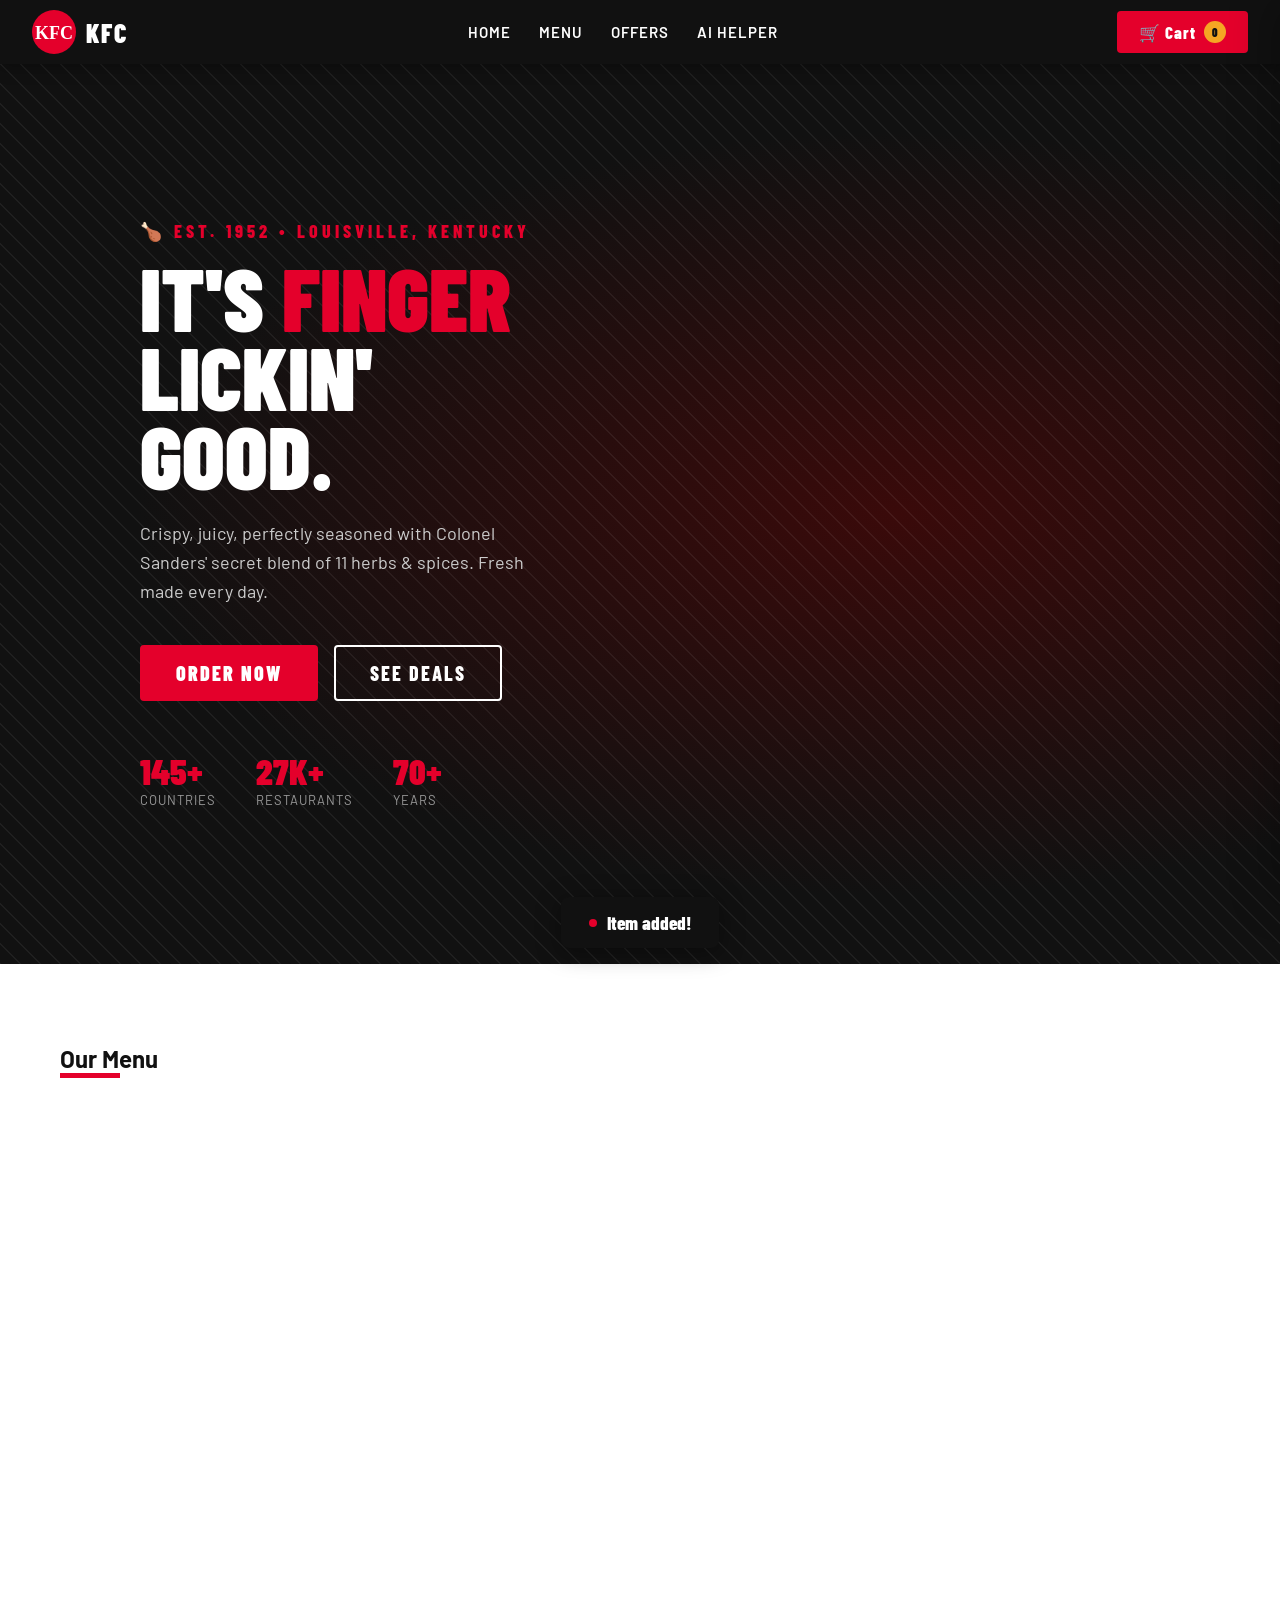
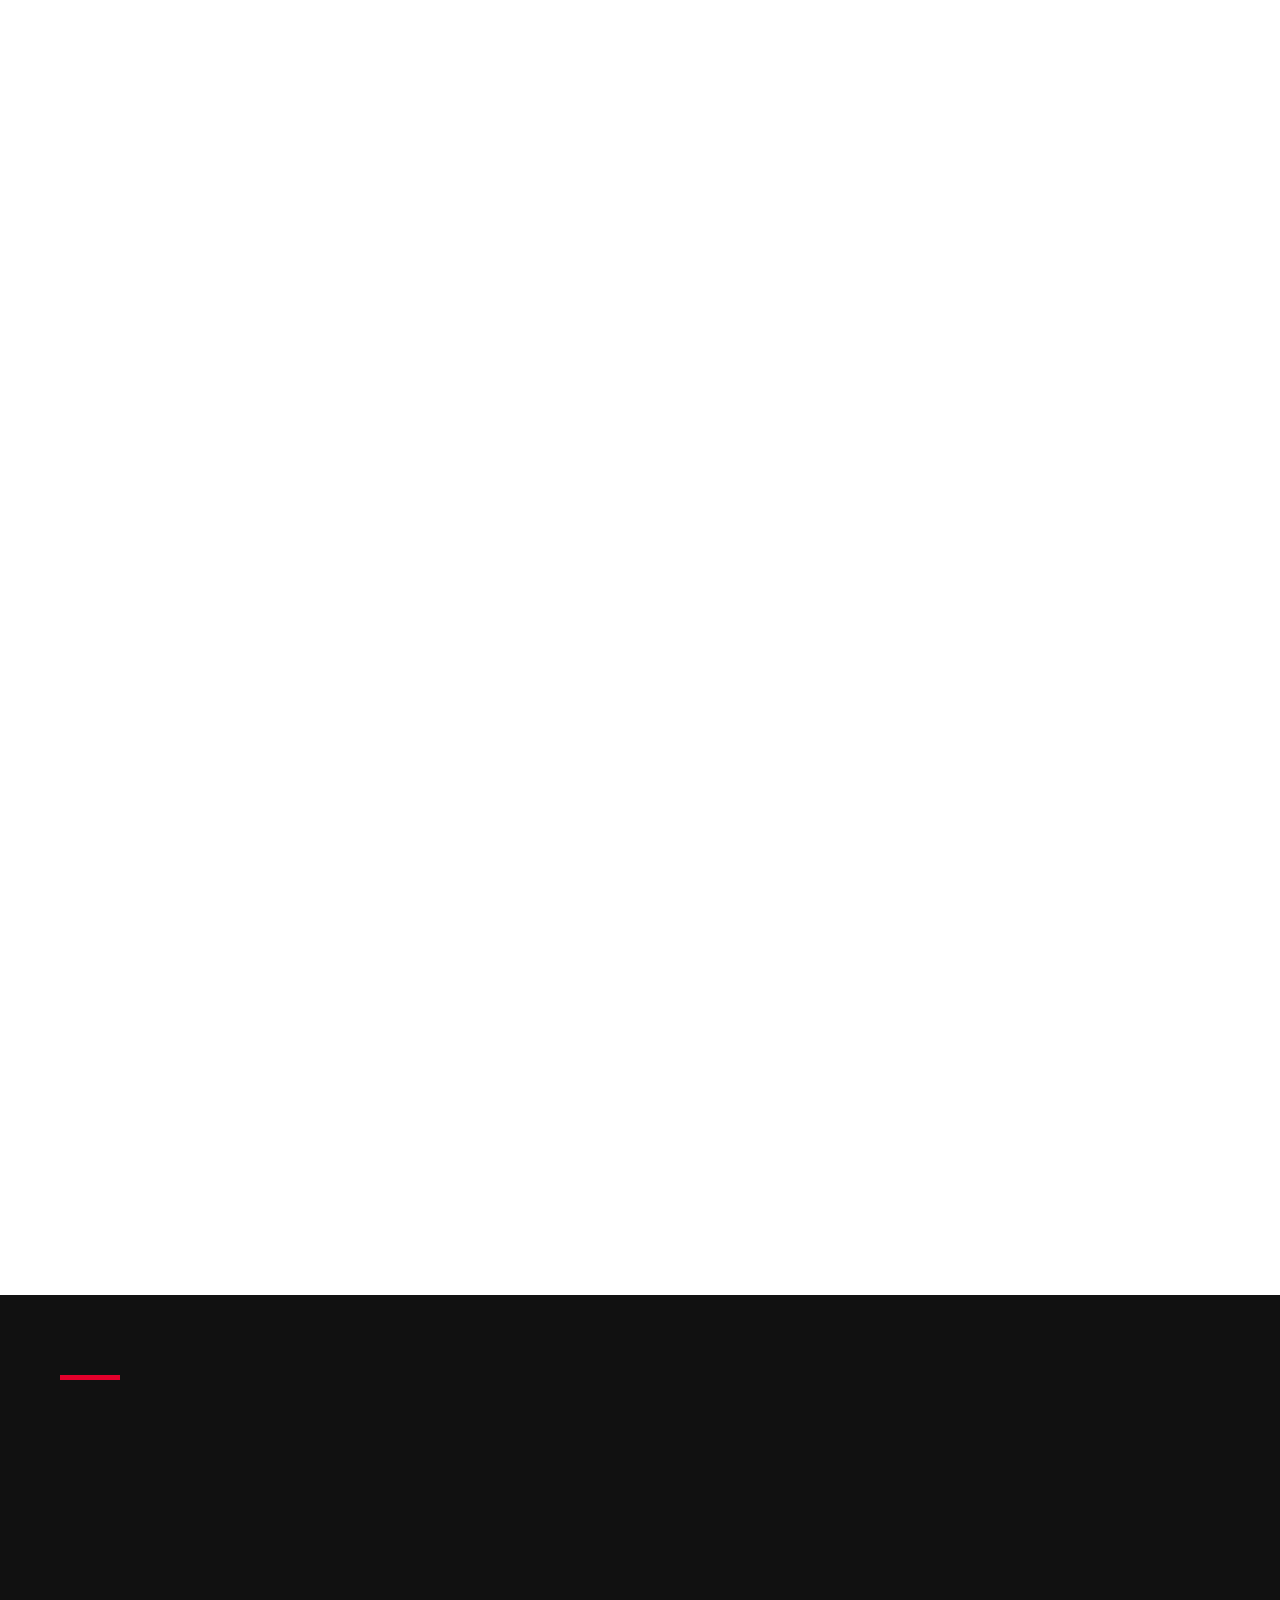
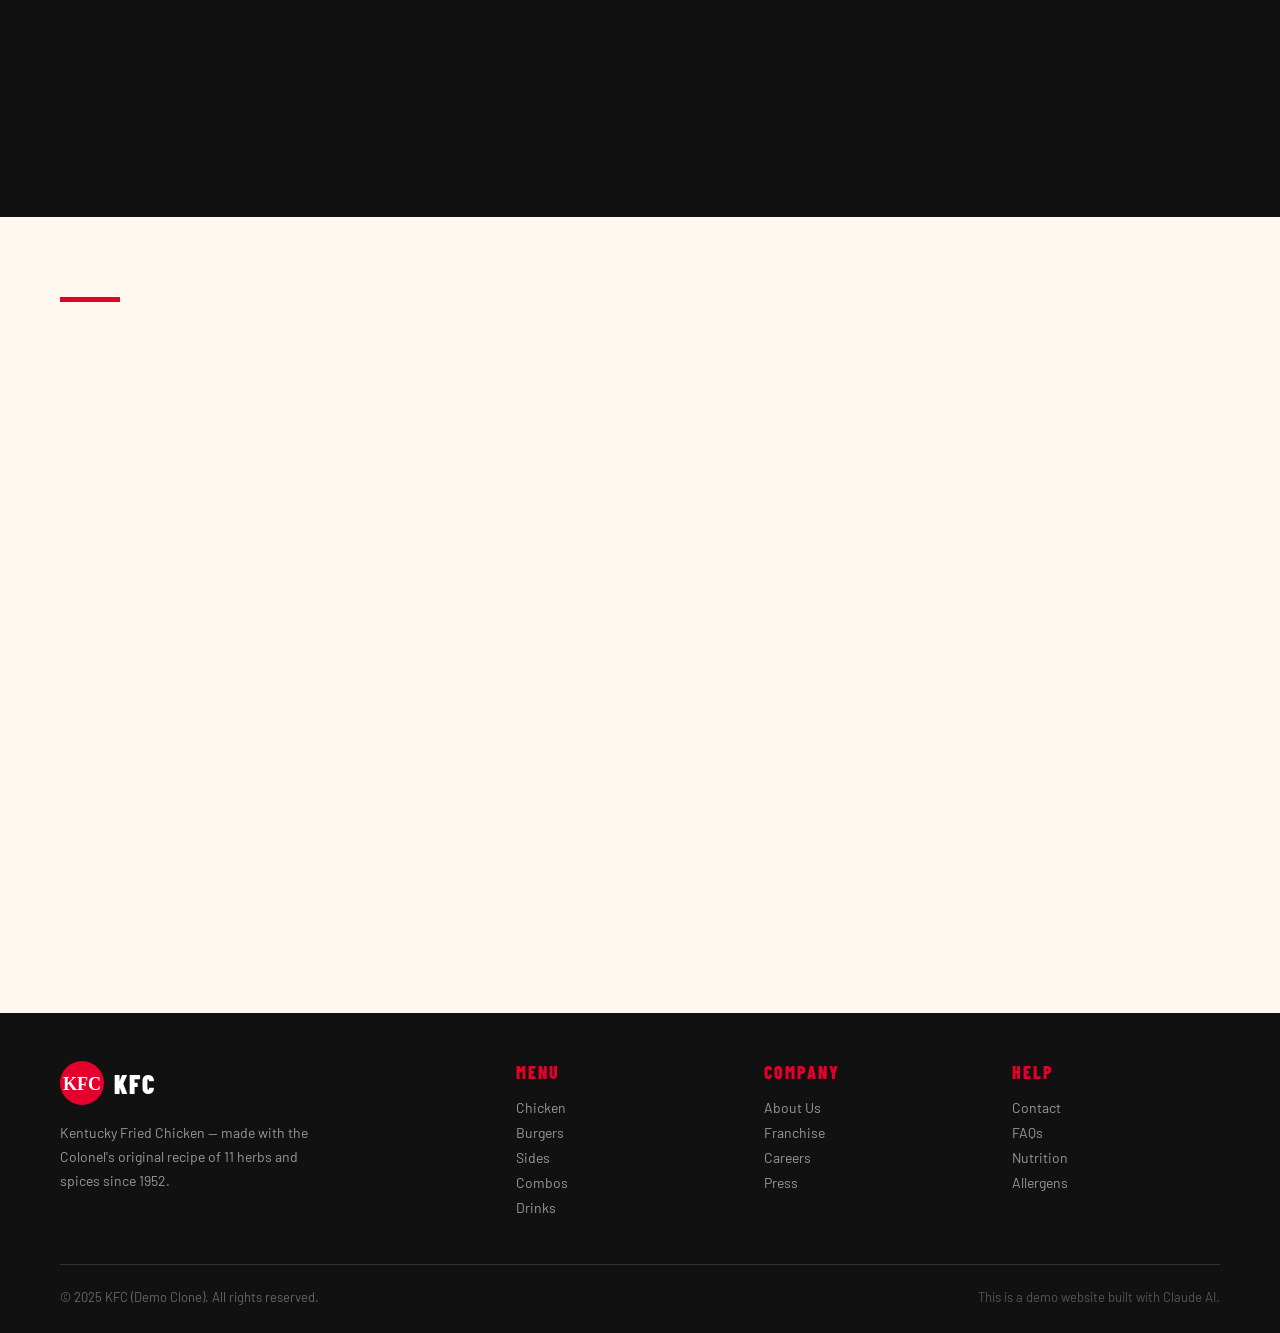
==== commit 1ea491d4: "menu bar updated" ====
--- a/templates/index.html
+++ b/templates/index.html
@@ -1,545 +1,1435 @@
-<!DOCTYPE html>
+<!doctype html>
 <html lang="en">
-<head>
-<meta charset="UTF-8">
-<meta name="viewport" content="width=device-width, initial-scale=1.0">
-<title>KFC — It's Finger Lickin' Good</title>
-<link href="https://fonts.googleapis.com/css2?family=Barlow+Condensed:wght@400;600;700;800;900&family=Barlow:wght@400;500;600&display=swap" rel="stylesheet">
-<style>
-  :root {
-    --red: #E4002B;
-    --dark-red: #B5001F;
-    --black: #111111;
-    --white: #FFFFFF;
-    --cream: #FFF8F0;
-    --gold: #F5A623;
-    --gray: #888;
-    --light-gray: #F2F2F2;
-    --card-shadow: 0 8px 32px rgba(0,0,0,0.13);
-  }
-  * { margin:0; padding:0; box-sizing:border-box; }
-  html { scroll-behavior: smooth; }
-  body { font-family: 'Barlow', sans-serif; background: var(--cream); color: var(--black); }
-
-  /* ========== NAVBAR ========== */
-  nav {
-    position: fixed; top:0; left:0; right:0; z-index:1000;
-    background: var(--black);
-    display: flex; align-items: center; justify-content: space-between;
-    padding: 0 32px; height: 64px;
-    box-shadow: 0 2px 16px rgba(0,0,0,0.4);
-  }
-  .nav-logo { display:flex; align-items:center; gap:10px; cursor:pointer; }
-  .nav-logo svg { width:44px; height:44px; }
-  .nav-logo span { font-family:'Barlow Condensed',sans-serif; font-weight:900; font-size:26px; color:var(--white); letter-spacing:2px; }
-  .nav-links { display:flex; gap:28px; }
-  .nav-links a { color:var(--white); text-decoration:none; font-weight:600; font-size:15px; letter-spacing:1px; text-transform:uppercase; transition:color 0.2s; }
-  .nav-links a:hover { color:var(--red); }
-  .nav-cart-btn {
-    background: var(--red); color: var(--white); border:none; cursor:pointer;
-    padding: 10px 22px; border-radius:4px; font-family:'Barlow Condensed',sans-serif;
-    font-size:17px; font-weight:800; letter-spacing:1px; display:flex; align-items:center; gap:8px;
-    transition: background 0.2s, transform 0.1s;
-  }
-  .nav-cart-btn:hover { background:var(--dark-red); transform:scale(1.04); }
-  .cart-badge {
-    background: var(--gold); color: var(--black); border-radius:50%;
-    width:22px; height:22px; display:flex; align-items:center; justify-content:center;
-    font-size:12px; font-weight:900;
-  }
-
-  /* ========== HERO ========== */
-  #home {
-    margin-top: 64px;
-    min-height: 100vh;
-    background: var(--black);
-    position: relative; overflow:hidden;
-    display:flex; align-items:center;
-  }
-  .hero-bg {
-    position:absolute; inset:0;
-    background: radial-gradient(ellipse at 70% 50%, #3a0a0a 0%, #111 60%);
-  }
-  .hero-pattern {
-    position:absolute; inset:0; opacity:0.06;
-    background-image: repeating-linear-gradient(45deg, #fff 0, #fff 1px, transparent 0, transparent 50%);
-    background-size: 20px 20px;
-  }
-  .hero-content { position:relative; z-index:2; padding: 0 80px; max-width:640px; }
-  .hero-eyebrow { color:var(--red); font-family:'Barlow Condensed',sans-serif; font-weight:800; font-size:18px; letter-spacing:4px; text-transform:uppercase; margin-bottom:16px; }
-  .hero-title { font-family:'Barlow Condensed',sans-serif; font-weight:900; font-size:88px; line-height:0.9; color:var(--white); text-transform:uppercase; margin-bottom:24px; }
-  .hero-title span { color:var(--red); }
-  .hero-sub { color:#ccc; font-size:18px; line-height:1.6; margin-bottom:40px; max-width:420px; }
-  .hero-btns { display:flex; gap:16px; flex-wrap:wrap; }
-  .btn-primary {
-    background:var(--red); color:var(--white); border:none; cursor:pointer;
-    padding:16px 36px; font-family:'Barlow Condensed',sans-serif; font-size:20px; font-weight:900;
-    letter-spacing:2px; text-transform:uppercase; border-radius:4px;
-    transition: background 0.2s, transform 0.15s;
-  }
-  .btn-primary:hover { background:var(--dark-red); transform:translateY(-2px); }
-  .btn-outline {
-    background:transparent; color:var(--white); border:2px solid var(--white); cursor:pointer;
-    padding:14px 34px; font-family:'Barlow Condensed',sans-serif; font-size:20px; font-weight:800;
-    letter-spacing:2px; text-transform:uppercase; border-radius:4px;
-    transition: all 0.2s;
-  }
-  .btn-outline:hover { background:var(--white); color:var(--black); }
-  .hero-img {
-    position:absolute; right:-40px; bottom:0; width:55%;
-    filter: drop-shadow(0 0 60px rgba(228,0,43,0.3));
-    animation: float 5s ease-in-out infinite;
-  }
-  @keyframes float {
-    0%,100% { transform:translateY(0); }
-    50% { transform:translateY(-18px); }
-  }
-  .hero-stats { display:flex; gap:40px; margin-top:48px; }
-  .stat { text-align:left; }
-  .stat-num { font-family:'Barlow Condensed',sans-serif; font-weight:900; font-size:36px; color:var(--red); }
-  .stat-lbl { color:#999; font-size:13px; text-transform:uppercase; letter-spacing:1px; }
-
-  /* ========== SECTION COMMON ========== */
-  section { padding: 80px 60px; }
-  .section-title { font-family:'Barlow Condensed',sans-serif; font-weight:900; font-size:54px; text-transform:uppercase; margin-bottom:8px; }
-  .section-sub { color:var(--gray); font-size:17px; margin-bottom:48px; }
-  .red-line { width:60px; height:5px; background:var(--red); margin-bottom:16px; }
-
-  /* ========== MENU ========== */
-  #menu { background: var(--white); }
-  .menu-tabs { display:flex; gap:12px; margin-bottom:40px; flex-wrap:wrap; }
-  .tab-btn {
-    background:var(--light-gray); border:none; cursor:pointer;
-    padding:10px 26px; border-radius:40px; font-family:'Barlow Condensed',sans-serif;
-    font-size:17px; font-weight:700; letter-spacing:1px; text-transform:uppercase;
-    transition: all 0.2s;
-  }
-  .tab-btn.active, .tab-btn:hover { background:var(--red); color:var(--white); }
-  .menu-grid { display:grid; grid-template-columns: repeat(auto-fill, minmax(270px, 1fr)); gap:28px; }
-  .menu-card {
-    background:var(--cream); border-radius:12px; overflow:hidden;
-    box-shadow: var(--card-shadow); transition: transform 0.2s, box-shadow 0.2s;
-    cursor:pointer; display:flex; flex-direction:column;
-  }
-  .menu-card:hover { transform:translateY(-6px); box-shadow:0 16px 40px rgba(0,0,0,0.18); }
-  .menu-card-img {
-    width:100%; height:190px; object-fit:cover;
-    background: linear-gradient(135deg, #c8102e 0%, #2d1a1a 100%);
-    display:flex; align-items:center; justify-content:center;
-    font-size:64px; position:relative;
-  }
-  .menu-card-badge {
-    position:absolute; top:12px; right:12px;
-    background:var(--gold); color:var(--black); font-family:'Barlow Condensed',sans-serif;
-    font-weight:800; font-size:13px; padding:4px 10px; border-radius:20px; letter-spacing:1px;
-  }
-  .menu-card-body { padding:18px 20px; flex:1; display:flex; flex-direction:column; }
-  .menu-card-name { font-family:'Barlow Condensed',sans-serif; font-weight:800; font-size:22px; margin-bottom:6px; }
-  .menu-card-desc { color:var(--gray); font-size:14px; line-height:1.5; flex:1; margin-bottom:16px; }
-  .menu-card-footer { display:flex; align-items:center; justify-content:space-between; }
-  .menu-price { font-family:'Barlow Condensed',sans-serif; font-weight:900; font-size:26px; color:var(--red); }
-  .add-btn {
-    background:var(--red); color:var(--white); border:none; cursor:pointer;
-    width:38px; height:38px; border-radius:50%; font-size:22px; font-weight:700;
-    display:flex; align-items:center; justify-content:center;
-    transition: background 0.2s, transform 0.15s;
-  }
-  .add-btn:hover { background:var(--dark-red); transform:scale(1.15); }
-
-  /* ========== OFFERS ========== */
-  #offers { background:var(--black); }
-  #offers .section-title { color:var(--white); }
-  #offers .section-sub { color:#999; }
-  .offers-grid { display:grid; grid-template-columns: repeat(auto-fill, minmax(300px, 1fr)); gap:24px; }
-  .offer-card {
-    border-radius:12px; overflow:hidden; position:relative;
-    height:200px; display:flex; align-items:flex-end;
-    cursor:pointer; transition:transform 0.2s;
-  }
-  .offer-card:hover { transform:scale(1.03); }
-  .offer-bg { position:absolute; inset:0; background-size:cover; background-position:center; }
-  .offer-bg.o1 { background: linear-gradient(135deg, #b5001f 0%, #3a0008 100%); }
-  .offer-bg.o2 { background: linear-gradient(135deg, #7a3a00 0%, #1a0a00 100%); }
-  .offer-bg.o3 { background: linear-gradient(135deg, #004a7a 0%, #000f1a 100%); }
-  .offer-overlay { position:absolute; inset:0; background:linear-gradient(to top, rgba(0,0,0,0.85) 0%, transparent 60%); }
-  .offer-content { position:relative; z-index:1; padding:20px; }
-  .offer-tag { background:var(--red); color:var(--white); font-family:'Barlow Condensed',sans-serif; font-weight:800; font-size:13px; padding:3px 10px; border-radius:20px; margin-bottom:8px; display:inline-block; }
-  .offer-title { color:var(--white); font-family:'Barlow Condensed',sans-serif; font-weight:900; font-size:24px; }
-  .offer-emoji { font-size:80px; position:absolute; top:20px; right:20px; opacity:0.6; }
-
-  /* ========== CART SIDEBAR ========== */
-  .cart-overlay {
-    position:fixed; inset:0; background:rgba(0,0,0,0.6); z-index:2000;
-    opacity:0; pointer-events:none; transition:opacity 0.3s;
-  }
-  .cart-overlay.open { opacity:1; pointer-events:all; }
-  .cart-sidebar {
-    position:fixed; top:0; right:0; width:420px; height:100vh;
-    background:var(--white); z-index:2001; display:flex; flex-direction:column;
-    transform:translateX(100%); transition:transform 0.35s cubic-bezier(0.4,0,0.2,1);
-    box-shadow:-8px 0 40px rgba(0,0,0,0.25);
-  }
-  .cart-sidebar.open { transform:translateX(0); }
-  .cart-header {
-    background:var(--black); color:var(--white); padding:20px 24px;
-    display:flex; align-items:center; justify-content:space-between;
-  }
-  .cart-header h2 { font-family:'Barlow Condensed',sans-serif; font-weight:900; font-size:26px; letter-spacing:2px; }
-  .cart-close { background:none; border:none; color:var(--white); cursor:pointer; font-size:26px; line-height:1; }
-  .cart-items { flex:1; overflow-y:auto; padding:20px; display:flex; flex-direction:column; gap:16px; }
-  .cart-empty { text-align:center; margin-top:60px; }
-  .cart-empty-icon { font-size:64px; margin-bottom:16px; }
-  .cart-empty p { color:var(--gray); font-size:17px; }
-  .cart-item {
-    display:flex; gap:14px; align-items:center;
-    background:var(--cream); border-radius:10px; padding:14px;
-    box-shadow:0 2px 8px rgba(0,0,0,0.07);
-  }
-  .cart-item-emoji { font-size:36px; width:50px; text-align:center; }
-  .cart-item-info { flex:1; }
-  .cart-item-name { font-weight:700; font-size:15px; margin-bottom:4px; }
-  .cart-item-price { color:var(--red); font-family:'Barlow Condensed',sans-serif; font-weight:800; font-size:18px; }
-  .cart-item-qty { display:flex; align-items:center; gap:8px; margin-top:6px; }
-  .qty-btn {
-    width:28px; height:28px; border-radius:50%; border:none; cursor:pointer;
-    font-size:16px; font-weight:700; display:flex; align-items:center; justify-content:center;
-    transition:background 0.15s;
-  }
-  .qty-minus { background:var(--light-gray); }
-  .qty-minus:hover { background:#ddd; }
-  .qty-plus { background:var(--red); color:var(--white); }
-  .qty-plus:hover { background:var(--dark-red); }
-  .qty-num { font-weight:700; font-size:15px; min-width:20px; text-align:center; }
-  .cart-remove { background:none; border:none; cursor:pointer; color:#bbb; font-size:18px; }
-  .cart-remove:hover { color:var(--red); }
-  .cart-footer { padding:20px 24px; border-top:2px solid var(--light-gray); }
-  .cart-total { display:flex; justify-content:space-between; align-items:center; margin-bottom:18px; }
-  .cart-total-lbl { font-family:'Barlow Condensed',sans-serif; font-weight:800; font-size:20px; text-transform:uppercase; }
-  .cart-total-val { font-family:'Barlow Condensed',sans-serif; font-weight:900; font-size:32px; color:var(--red); }
-  .checkout-btn {
-    width:100%; background:var(--red); color:var(--white); border:none; cursor:pointer;
-    padding:16px; font-family:'Barlow Condensed',sans-serif; font-size:22px; font-weight:900;
-    letter-spacing:2px; text-transform:uppercase; border-radius:6px;
-    transition: background 0.2s, transform 0.15s;
-  }
-  .checkout-btn:hover { background:var(--dark-red); transform:translateY(-2px); }
-  .checkout-btn:disabled { background:#ccc; cursor:not-allowed; transform:none; }
-
-  /* ========== AI CHAT ========== */
-  #ai-section { background: var(--cream); }
-  .ai-box {
-    background:var(--white); border-radius:16px; box-shadow:var(--card-shadow);
-    overflow:hidden; max-width:800px; margin:0 auto;
-  }
-  .ai-header {
-    background: linear-gradient(135deg, var(--red) 0%, var(--dark-red) 100%);
-    color:var(--white); padding:20px 28px; display:flex; align-items:center; gap:14px;
-  }
-  .ai-header-icon { font-size:32px; }
-  .ai-header-text h3 { font-family:'Barlow Condensed',sans-serif; font-weight:900; font-size:22px; }
-  .ai-header-text p { font-size:13px; opacity:0.85; }
-  .ai-messages { height:320px; overflow-y:auto; padding:20px; display:flex; flex-direction:column; gap:14px; }
-  .msg { max-width:80%; padding:12px 16px; border-radius:12px; font-size:15px; line-height:1.5; }
-  .msg.bot { background:var(--light-gray); align-self:flex-start; border-bottom-left-radius:4px; }
-  .msg.user { background:var(--red); color:var(--white); align-self:flex-end; border-bottom-right-radius:4px; }
-  .msg.loading { opacity:0.6; font-style:italic; }
-  .ai-input-row { padding:14px 20px; border-top:2px solid var(--light-gray); display:flex; gap:10px; }
-  .ai-input {
-    flex:1; border:2px solid var(--light-gray); border-radius:8px; padding:10px 14px;
-    font-family:'Barlow',sans-serif; font-size:15px; outline:none;
-    transition:border-color 0.2s;
-  }
-  .ai-input:focus { border-color:var(--red); }
-  .ai-send {
-    background:var(--red); color:var(--white); border:none; cursor:pointer;
-    padding:10px 22px; border-radius:8px; font-family:'Barlow Condensed',sans-serif;
-    font-size:18px; font-weight:800; letter-spacing:1px;
-    transition:background 0.2s;
-  }
-  .ai-send:hover { background:var(--dark-red); }
-  .ai-send:disabled { background:#ccc; cursor:not-allowed; }
-
-  /* ========== ORDER MODAL ========== */
-  .modal-overlay {
-    position:fixed; inset:0; background:rgba(0,0,0,0.7); z-index:3000;
-    display:flex; align-items:center; justify-content:center;
-    opacity:0; pointer-events:none; transition:opacity 0.3s;
-  }
-  .modal-overlay.open { opacity:1; pointer-events:all; }
-  .modal {
-    background:var(--white); border-radius:16px; width:90%; max-width:480px; padding:40px;
-    transform:scale(0.9); transition:transform 0.3s;
-    text-align:center;
-  }
-  .modal-overlay.open .modal { transform:scale(1); }
-  .modal-icon { font-size:64px; margin-bottom:16px; }
-  .modal h2 { font-family:'Barlow Condensed',sans-serif; font-weight:900; font-size:36px; margin-bottom:8px; }
-  .modal p { color:var(--gray); font-size:16px; margin-bottom:24px; }
-  .modal-order-id { background:var(--cream); padding:12px 20px; border-radius:8px; font-family:'Barlow Condensed',sans-serif; font-weight:800; font-size:22px; color:var(--red); margin-bottom:24px; }
-  .modal-close-btn {
-    background:var(--black); color:var(--white); border:none; cursor:pointer;
-    padding:14px 36px; border-radius:6px; font-family:'Barlow Condensed',sans-serif;
-    font-size:20px; font-weight:900; letter-spacing:1px;
-    transition:background 0.2s;
-  }
-  .modal-close-btn:hover { background:#333; }
-
-  /* ========== FOOTER ========== */
-  footer {
-    background:var(--black); color:var(--white); padding:48px 60px 28px;
-  }
-  .footer-top { display:grid; grid-template-columns: 2fr 1fr 1fr 1fr; gap:40px; margin-bottom:40px; }
-  .footer-brand p { color:#999; font-size:14px; line-height:1.7; margin-top:16px; max-width:280px; }
-  .footer-col h4 { font-family:'Barlow Condensed',sans-serif; font-weight:800; font-size:18px; letter-spacing:2px; text-transform:uppercase; margin-bottom:16px; color:var(--red); }
-  .footer-col a { display:block; color:#999; text-decoration:none; font-size:14px; margin-bottom:8px; transition:color 0.2s; }
-  .footer-col a:hover { color:var(--white); }
-  .footer-bottom { border-top:1px solid #333; padding-top:24px; display:flex; justify-content:space-between; align-items:center; flex-wrap:wrap; gap:12px; }
-  .footer-bottom p { color:#666; font-size:13px; }
-
-  /* ========== TOAST ========== */
-  .toast {
-    position:fixed; bottom:32px; left:50%; transform:translateX(-50%) translateY(80px);
-    background:var(--black); color:var(--white); padding:14px 28px; border-radius:8px;
-    font-family:'Barlow Condensed',sans-serif; font-size:19px; font-weight:800;
-    z-index:9999; box-shadow:0 4px 24px rgba(0,0,0,0.4);
-    transition:transform 0.3s cubic-bezier(0.4,0,0.2,1);
-    display:flex; align-items:center; gap:10px;
-  }
-  .toast.show { transform:translateX(-50%) translateY(0); }
-  .toast-dot { width:8px; height:8px; background:var(--red); border-radius:50%; }
-
-  /* ========== RESPONSIVE ========== */
-  @media(max-width:900px) {
-    .hero-content { padding:0 24px; }
-    .hero-title { font-size:56px; }
-    .hero-img { display:none; }
-    section { padding:60px 20px; }
-    .footer-top { grid-template-columns:1fr 1fr; }
-    .cart-sidebar { width:100%; }
-  }
-  @media(max-width:600px) {
-    nav { padding:0 16px; }
-    .nav-links { display:none; }
-    .hero-title { font-size:42px; }
-    .section-title { font-size:36px; }
-    .footer-top { grid-template-columns:1fr; }
-  }
-
-  /* Scroll animations */
-  .fade-in { opacity:0; transform:translateY(30px); transition:opacity 0.6s, transform 0.6s; }
-  .fade-in.visible { opacity:1; transform:none; }
-</style>
-</head>
-<body>
-
-<!-- NAVBAR -->
-<nav>
-  <div class="nav-logo" onclick="scrollTo('home')">
-    <svg viewBox="0 0 44 44" fill="none">
-      <circle cx="22" cy="22" r="22" fill="#E4002B"/>
-      <text x="22" y="29" text-anchor="middle" fill="white" font-family="serif" font-weight="900" font-size="18">KFC</text>
-    </svg>
-    <span>KFC</span>
-  </div>
-  <div class="nav-links">
-    <a href="#home">Home</a>
-    <a href="#menu">Menu</a>
-    <a href="#offers">Offers</a>
-    <a href="#ai-section">AI Helper</a>
-  </div>
-  <button class="nav-cart-btn" onclick="toggleCart()">
-    🛒 Cart <span class="cart-badge" id="cart-badge">0</span>
-  </button>
-</nav>
-
-<!-- HERO -->
-<section id="home">
-  <div class="hero-bg"></div>
-  <div class="hero-pattern"></div>
-  <div class="hero-content">
-    <div class="hero-eyebrow">🍗 Est. 1952 • Louisville, Kentucky</div>
-    <h1 class="hero-title">It's <span>Finger</span><br>Lickin'<br>Good.</h1>
-    <p class="hero-sub">Crispy, juicy, perfectly seasoned with Colonel Sanders' secret blend of 11 herbs & spices. Fresh made every day.</p>
-    <div class="hero-btns">
-      <button class="btn-primary" onclick="document.getElementById('menu').scrollIntoView({behavior:'smooth'})">ORDER NOW</button>
-      <button class="btn-outline" onclick="document.getElementById('offers').scrollIntoView({behavior:'smooth'})">SEE DEALS</button>
-    </div>
-    <div class="hero-stats">
-      <div class="stat"><div class="stat-num">145+</div><div class="stat-lbl">Countries</div></div>
-      <div class="stat"><div class="stat-num">27K+</div><div class="stat-lbl">Restaurants</div></div>
-      <div class="stat"><div class="stat-num">70+</div><div class="stat-lbl">Years</div></div>
-    </div>
-  </div>
-  <img class="hero-img" src="https://www.transparentpng.com/thumb/kfc/r6eD3K-kfc-chicken-bucket-png-hd.png" alt="KFC Bucket" onerror="this.style.display='none'">
-</section>
-
-<!-- MENU -->
-<section id="menu">
-  <div class="red-line"></div>
-  <h2 class="section-title fade-in">Our Menu</h2>
-  <p class="section-sub fade-in">Freshly cooked to perfection — every single time.</p>
-  <div class="menu-tabs fade-in" id="menu-tabs">
-    <button class="tab-btn active" onclick="filterMenu('all', this)">All</button>
-    <button class="tab-btn" onclick="filterMenu('chicken', this)">Chicken</button>
-    <button class="tab-btn" onclick="filterMenu('burgers', this)">Burgers</button>
-    <button class="tab-btn" onclick="filterMenu('sides', this)">Sides</button>
-    <button class="tab-btn" onclick="filterMenu('combos', this)">Combos</button>
-    <button class="tab-btn" onclick="filterMenu('drinks', this)">Drinks</button>
-  </div>
-  <div class="menu-grid fade-in" id="menu-grid"></div>
-</section>
-
-<!-- OFFERS -->
-<section id="offers">
-  <div class="red-line"></div>
-  <h2 class="section-title fade-in">Hot Deals</h2>
-  <p class="section-sub fade-in">Limited time offers you don't want to miss.</p>
-  <div class="offers-grid fade-in">
-    <div class="offer-card">
-      <div class="offer-bg o1"></div>
-      <div class="offer-overlay"></div>
-      <div class="offer-emoji">🍗</div>
-      <div class="offer-content">
-        <span class="offer-tag">30% OFF</span>
-        <div class="offer-title">Family Bucket Deal</div>
+  <head>
+    <meta charset="UTF-8" />
+    <meta name="viewport" content="width=device-width, initial-scale=1.0" />
+    <title>KFC — It's Finger Lickin' Good</title>
+    <link
+      href="https://fonts.googleapis.com/css2?family=Barlow+Condensed:wght@400;600;700;800;900&family=Barlow:wght@400;500;600&display=swap"
+      rel="stylesheet"
+    />
+    <style>
+      :root {
+        --red: #e4002b;
+        --dark-red: #b5001f;
+        --black: #111111;
+        --white: #ffffff;
+        --cream: #fff8f0;
+        --gold: #f5a623;
+        --gray: #888;
+        --light-gray: #f2f2f2;
+        --card-shadow: 0 8px 32px rgba(0, 0, 0, 0.13);
+      }
+      * {
+        margin: 0;
+        padding: 0;
+        box-sizing: border-box;
+      }
+      html {
+        scroll-behavior: smooth;
+      }
+      body {
+        font-family: "Barlow", sans-serif;
+        background: var(--cream);
+        color: var(--black);
+      }
+
+      /* ========== NAVBAR ========== */
+      nav {
+        position: fixed;
+        top: 0;
+        left: 0;
+        right: 0;
+        z-index: 1000;
+        background: var(--black);
+        display: flex;
+        align-items: center;
+        justify-content: space-between;
+        padding: 0 32px;
+        height: 64px;
+        box-shadow: 0 2px 16px rgba(0, 0, 0, 0.4);
+      }
+      .nav-logo {
+        display: flex;
+        align-items: center;
+        gap: 10px;
+        cursor: pointer;
+      }
+      .nav-logo svg {
+        width: 44px;
+        height: 44px;
+      }
+      .nav-logo span {
+        font-family: "Barlow Condensed", sans-serif;
+        font-weight: 900;
+        font-size: 26px;
+        color: var(--white);
+        letter-spacing: 2px;
+      }
+      .nav-links {
+        display: flex;
+        gap: 28px;
+      }
+      .nav-links a {
+        color: var(--white);
+        text-decoration: none;
+        font-weight: 600;
+        font-size: 15px;
+        letter-spacing: 1px;
+        text-transform: uppercase;
+        transition: color 0.2s;
+      }
+      .nav-links a:hover {
+        color: var(--red);
+      }
+      .nav-cart-btn {
+        background: var(--red);
+        color: var(--white);
+        border: none;
+        cursor: pointer;
+        padding: 10px 22px;
+        border-radius: 4px;
+        font-family: "Barlow Condensed", sans-serif;
+        font-size: 17px;
+        font-weight: 800;
+        letter-spacing: 1px;
+        display: flex;
+        align-items: center;
+        gap: 8px;
+        transition:
+          background 0.2s,
+          transform 0.1s;
+      }
+      .nav-cart-btn:hover {
+        background: var(--dark-red);
+        transform: scale(1.04);
+      }
+      .cart-badge {
+        background: var(--gold);
+        color: var(--black);
+        border-radius: 50%;
+        width: 22px;
+        height: 22px;
+        display: flex;
+        align-items: center;
+        justify-content: center;
+        font-size: 12px;
+        font-weight: 900;
+      }
+
+      /* ========== HERO ========== */
+      #home {
+        margin-top: 64px;
+        min-height: 100vh;
+        background: var(--black);
+        position: relative;
+        overflow: hidden;
+        display: flex;
+        align-items: center;
+      }
+      .hero-bg {
+        position: absolute;
+        inset: 0;
+        background: radial-gradient(ellipse at 70% 50%, #3a0a0a 0%, #111 60%);
+      }
+      .hero-pattern {
+        position: absolute;
+        inset: 0;
+        opacity: 0.06;
+        background-image: repeating-linear-gradient(
+          45deg,
+          #fff 0,
+          #fff 1px,
+          transparent 0,
+          transparent 50%
+        );
+        background-size: 20px 20px;
+      }
+      .hero-content {
+        position: relative;
+        z-index: 2;
+        padding: 0 80px;
+        max-width: 640px;
+      }
+      .hero-eyebrow {
+        color: var(--red);
+        font-family: "Barlow Condensed", sans-serif;
+        font-weight: 800;
+        font-size: 18px;
+        letter-spacing: 4px;
+        text-transform: uppercase;
+        margin-bottom: 16px;
+      }
+      .hero-title {
+        font-family: "Barlow Condensed", sans-serif;
+        font-weight: 900;
+        font-size: 88px;
+        line-height: 0.9;
+        color: var(--white);
+        text-transform: uppercase;
+        margin-bottom: 24px;
+      }
+      .hero-title span {
+        color: var(--red);
+      }
+      .hero-sub {
+        color: #ccc;
+        font-size: 18px;
+        line-height: 1.6;
+        margin-bottom: 40px;
+        max-width: 420px;
+      }
+      .hero-btns {
+        display: flex;
+        gap: 16px;
+        flex-wrap: wrap;
+      }
+      .btn-primary {
+        background: var(--red);
+        color: var(--white);
+        border: none;
+        cursor: pointer;
+        padding: 16px 36px;
+        font-family: "Barlow Condensed", sans-serif;
+        font-size: 20px;
+        font-weight: 900;
+        letter-spacing: 2px;
+        text-transform: uppercase;
+        border-radius: 4px;
+        transition:
+          background 0.2s,
+          transform 0.15s;
+      }
+      .btn-primary:hover {
+        background: var(--dark-red);
+        transform: translateY(-2px);
+      }
+      .btn-outline {
+        background: transparent;
+        color: var(--white);
+        border: 2px solid var(--white);
+        cursor: pointer;
+        padding: 14px 34px;
+        font-family: "Barlow Condensed", sans-serif;
+        font-size: 20px;
+        font-weight: 800;
+        letter-spacing: 2px;
+        text-transform: uppercase;
+        border-radius: 4px;
+        transition: all 0.2s;
+      }
+      .btn-outline:hover {
+        background: var(--white);
+        color: var(--black);
+      }
+      .hero-img {
+        position: absolute;
+        right: -40px;
+        bottom: 0;
+        width: 55%;
+        filter: drop-shadow(0 0 60px rgba(228, 0, 43, 0.3));
+        animation: float 5s ease-in-out infinite;
+      }
+      @keyframes float {
+        0%,
+        100% {
+          transform: translateY(0);
+        }
+        50% {
+          transform: translateY(-18px);
+        }
+      }
+      .hero-stats {
+        display: flex;
+        gap: 40px;
+        margin-top: 48px;
+      }
+      .stat {
+        text-align: left;
+      }
+      .stat-num {
+        font-family: "Barlow Condensed", sans-serif;
+        font-weight: 900;
+        font-size: 36px;
+        color: var(--red);
+      }
+      .stat-lbl {
+        color: #999;
+        font-size: 13px;
+        text-transform: uppercase;
+        letter-spacing: 1px;
+      }
+
+      /* ========== SECTION COMMON ========== */
+      section {
+        padding: 80px 60px;
+      }
+      .section-title {
+        font-family: "Barlow Condensed", sans-serif;
+        font-weight: 900;
+        font-size: 54px;
+        text-transform: uppercase;
+        margin-bottom: 8px;
+      }
+      .section-sub {
+        color: var(--gray);
+        font-size: 17px;
+        margin-bottom: 48px;
+      }
+      .red-line {
+        width: 60px;
+        height: 5px;
+        background: var(--red);
+        margin-bottom: 16px;
+      }
+
+      /* ========== MENU ========== */
+      #menu {
+        background: var(--white);
+      }
+      .menu-tabs {
+        display: flex;
+        gap: 12px;
+        margin-bottom: 40px;
+        flex-wrap: wrap;
+      }
+      .tab-btn {
+        background: var(--light-gray);
+        border: none;
+        cursor: pointer;
+        padding: 10px 26px;
+        border-radius: 40px;
+        font-family: "Barlow Condensed", sans-serif;
+        font-size: 17px;
+        font-weight: 700;
+        letter-spacing: 1px;
+        text-transform: uppercase;
+        transition: all 0.2s;
+      }
+      .tab-btn.active,
+      .tab-btn:hover {
+        background: var(--red);
+        color: var(--white);
+      }
+      .menu-grid {
+        display: grid;
+        grid-template-columns: repeat(auto-fill, minmax(270px, 1fr));
+        gap: 28px;
+      }
+      .menu-card {
+        background: var(--cream);
+        border-radius: 12px;
+        overflow: hidden;
+        box-shadow: var(--card-shadow);
+        transition:
+          transform 0.2s,
+          box-shadow 0.2s;
+        cursor: pointer;
+        display: flex;
+        flex-direction: column;
+      }
+      .menu-card:hover {
+        transform: translateY(-6px);
+        box-shadow: 0 16px 40px rgba(0, 0, 0, 0.18);
+      }
+      .menu-card-img {
+        width: 100%;
+        height: 190px;
+        object-fit: cover;
+        background: linear-gradient(135deg, #c8102e 0%, #2d1a1a 100%);
+        display: flex;
+        align-items: center;
+        justify-content: center;
+        font-size: 64px;
+        position: relative;
+      }
+      .menu-card-badge {
+        position: absolute;
+        top: 12px;
+        right: 12px;
+        background: var(--gold);
+        color: var(--black);
+        font-family: "Barlow Condensed", sans-serif;
+        font-weight: 800;
+        font-size: 13px;
+        padding: 4px 10px;
+        border-radius: 20px;
+        letter-spacing: 1px;
+      }
+      .menu-card-body {
+        padding: 18px 20px;
+        flex: 1;
+        display: flex;
+        flex-direction: column;
+      }
+      .menu-card-name {
+        font-family: "Barlow Condensed", sans-serif;
+        font-weight: 800;
+        font-size: 22px;
+        margin-bottom: 6px;
+      }
+      .menu-card-desc {
+        color: var(--gray);
+        font-size: 14px;
+        line-height: 1.5;
+        flex: 1;
+        margin-bottom: 16px;
+      }
+      .menu-card-footer {
+        display: flex;
+        align-items: center;
+        justify-content: space-between;
+      }
+      .menu-price {
+        font-family: "Barlow Condensed", sans-serif;
+        font-weight: 900;
+        font-size: 26px;
+        color: var(--red);
+      }
+      .add-btn {
+        background: var(--red);
+        color: var(--white);
+        border: none;
+        cursor: pointer;
+        width: 38px;
+        height: 38px;
+        border-radius: 50%;
+        font-size: 22px;
+        font-weight: 700;
+        display: flex;
+        align-items: center;
+        justify-content: center;
+        transition:
+          background 0.2s,
+          transform 0.15s;
+      }
+      .add-btn:hover {
+        background: var(--dark-red);
+        transform: scale(1.15);
+      }
+
+      /* ========== OFFERS ========== */
+      #offers {
+        background: var(--black);
+      }
+      #offers .section-title {
+        color: var(--white);
+      }
+      #offers .section-sub {
+        color: #999;
+      }
+      .offers-grid {
+        display: grid;
+        grid-template-columns: repeat(auto-fill, minmax(300px, 1fr));
+        gap: 24px;
+      }
+      .offer-card {
+        border-radius: 12px;
+        overflow: hidden;
+        position: relative;
+        height: 200px;
+        display: flex;
+        align-items: flex-end;
+        cursor: pointer;
+        transition: transform 0.2s;
+      }
+      .offer-card:hover {
+        transform: scale(1.03);
+      }
+      .offer-bg {
+        position: absolute;
+        inset: 0;
+        background-size: cover;
+        background-position: center;
+      }
+      .offer-bg.o1 {
+        background: linear-gradient(135deg, #b5001f 0%, #3a0008 100%);
+      }
+      .offer-bg.o2 {
+        background: linear-gradient(135deg, #7a3a00 0%, #1a0a00 100%);
+      }
+      .offer-bg.o3 {
+        background: linear-gradient(135deg, #004a7a 0%, #000f1a 100%);
+      }
+      .offer-overlay {
+        position: absolute;
+        inset: 0;
+        background: linear-gradient(
+          to top,
+          rgba(0, 0, 0, 0.85) 0%,
+          transparent 60%
+        );
+      }
+      .offer-content {
+        position: relative;
+        z-index: 1;
+        padding: 20px;
+      }
+      .offer-tag {
+        background: var(--red);
+        color: var(--white);
+        font-family: "Barlow Condensed", sans-serif;
+        font-weight: 800;
+        font-size: 13px;
+        padding: 3px 10px;
+        border-radius: 20px;
+        margin-bottom: 8px;
+        display: inline-block;
+      }
+      .offer-title {
+        color: var(--white);
+        font-family: "Barlow Condensed", sans-serif;
+        font-weight: 900;
+        font-size: 24px;
+      }
+      .offer-emoji {
+        font-size: 80px;
+        position: absolute;
+        top: 20px;
+        right: 20px;
+        opacity: 0.6;
+      }
+
+      /* ========== CART SIDEBAR ========== */
+      .cart-overlay {
+        position: fixed;
+        inset: 0;
+        background: rgba(0, 0, 0, 0.6);
+        z-index: 2000;
+        opacity: 0;
+        pointer-events: none;
+        transition: opacity 0.3s;
+      }
+      .cart-overlay.open {
+        opacity: 1;
+        pointer-events: all;
+      }
+      .cart-sidebar {
+        position: fixed;
+        top: 0;
+        right: 0;
+        width: 420px;
+        height: 100vh;
+        background: var(--white);
+        z-index: 2001;
+        display: flex;
+        flex-direction: column;
+        transform: translateX(100%);
+        transition: transform 0.35s cubic-bezier(0.4, 0, 0.2, 1);
+        box-shadow: -8px 0 40px rgba(0, 0, 0, 0.25);
+      }
+      .cart-sidebar.open {
+        transform: translateX(0);
+      }
+      .cart-header {
+        background: var(--black);
+        color: var(--white);
+        padding: 20px 24px;
+        display: flex;
+        align-items: center;
+        justify-content: space-between;
+      }
+      .cart-header h2 {
+        font-family: "Barlow Condensed", sans-serif;
+        font-weight: 900;
+        font-size: 26px;
+        letter-spacing: 2px;
+      }
+      .cart-close {
+        background: none;
+        border: none;
+        color: var(--white);
+        cursor: pointer;
+        font-size: 26px;
+        line-height: 1;
+      }
+      .cart-items {
+        flex: 1;
+        overflow-y: auto;
+        padding: 20px;
+        display: flex;
+        flex-direction: column;
+        gap: 16px;
+      }
+      .cart-empty {
+        text-align: center;
+        margin-top: 60px;
+      }
+      .cart-empty-icon {
+        font-size: 64px;
+        margin-bottom: 16px;
+      }
+      .cart-empty p {
+        color: var(--gray);
+        font-size: 17px;
+      }
+      .cart-item {
+        display: flex;
+        gap: 14px;
+        align-items: center;
+        background: var(--cream);
+        border-radius: 10px;
+        padding: 14px;
+        box-shadow: 0 2px 8px rgba(0, 0, 0, 0.07);
+      }
+      .cart-item-emoji {
+        font-size: 36px;
+        width: 50px;
+        text-align: center;
+      }
+      .cart-item-info {
+        flex: 1;
+      }
+      .cart-item-name {
+        font-weight: 700;
+        font-size: 15px;
+        margin-bottom: 4px;
+      }
+      .cart-item-price {
+        color: var(--red);
+        font-family: "Barlow Condensed", sans-serif;
+        font-weight: 800;
+        font-size: 18px;
+      }
+      .cart-item-qty {
+        display: flex;
+        align-items: center;
+        gap: 8px;
+        margin-top: 6px;
+      }
+      .qty-btn {
+        width: 28px;
+        height: 28px;
+        border-radius: 50%;
+        border: none;
+        cursor: pointer;
+        font-size: 16px;
+        font-weight: 700;
+        display: flex;
+        align-items: center;
+        justify-content: center;
+        transition: background 0.15s;
+      }
+      .qty-minus {
+        background: var(--light-gray);
+      }
+      .qty-minus:hover {
+        background: #ddd;
+      }
+      .qty-plus {
+        background: var(--red);
+        color: var(--white);
+      }
+      .qty-plus:hover {
+        background: var(--dark-red);
+      }
+      .qty-num {
+        font-weight: 700;
+        font-size: 15px;
+        min-width: 20px;
+        text-align: center;
+      }
+      .cart-remove {
+        background: none;
+        border: none;
+        cursor: pointer;
+        color: #bbb;
+        font-size: 18px;
+      }
+      .cart-remove:hover {
+        color: var(--red);
+      }
+      .cart-footer {
+        padding: 20px 24px;
+        border-top: 2px solid var(--light-gray);
+      }
+      .cart-total {
+        display: flex;
+        justify-content: space-between;
+        align-items: center;
+        margin-bottom: 18px;
+      }
+      .cart-total-lbl {
+        font-family: "Barlow Condensed", sans-serif;
+        font-weight: 800;
+        font-size: 20px;
+        text-transform: uppercase;
+      }
+      .cart-total-val {
+        font-family: "Barlow Condensed", sans-serif;
+        font-weight: 900;
+        font-size: 32px;
+        color: var(--red);
+      }
+      .checkout-btn {
+        width: 100%;
+        background: var(--red);
+        color: var(--white);
+        border: none;
+        cursor: pointer;
+        padding: 16px;
+        font-family: "Barlow Condensed", sans-serif;
+        font-size: 22px;
+        font-weight: 900;
+        letter-spacing: 2px;
+        text-transform: uppercase;
+        border-radius: 6px;
+        transition:
+          background 0.2s,
+          transform 0.15s;
+      }
+      .checkout-btn:hover {
+        background: var(--dark-red);
+        transform: translateY(-2px);
+      }
+      .checkout-btn:disabled {
+        background: #ccc;
+        cursor: not-allowed;
+        transform: none;
+      }
+
+      /* ========== AI CHAT ========== */
+      #ai-section {
+        background: var(--cream);
+      }
+      .ai-box {
+        background: var(--white);
+        border-radius: 16px;
+        box-shadow: var(--card-shadow);
+        overflow: hidden;
+        max-width: 800px;
+        margin: 0 auto;
+      }
+      .ai-header {
+        background: linear-gradient(
+          135deg,
+          var(--red) 0%,
+          var(--dark-red) 100%
+        );
+        color: var(--white);
+        padding: 20px 28px;
+        display: flex;
+        align-items: center;
+        gap: 14px;
+      }
+      .ai-header-icon {
+        font-size: 32px;
+      }
+      .ai-header-text h3 {
+        font-family: "Barlow Condensed", sans-serif;
+        font-weight: 900;
+        font-size: 22px;
+      }
+      .ai-header-text p {
+        font-size: 13px;
+        opacity: 0.85;
+      }
+      .ai-messages {
+        height: 320px;
+        overflow-y: auto;
+        padding: 20px;
+        display: flex;
+        flex-direction: column;
+        gap: 14px;
+      }
+      .msg {
+        max-width: 80%;
+        padding: 12px 16px;
+        border-radius: 12px;
+        font-size: 15px;
+        line-height: 1.5;
+      }
+      .msg.bot {
+        background: var(--light-gray);
+        align-self: flex-start;
+        border-bottom-left-radius: 4px;
+      }
+      .msg.user {
+        background: var(--red);
+        color: var(--white);
+        align-self: flex-end;
+        border-bottom-right-radius: 4px;
+      }
+      .msg.loading {
+        opacity: 0.6;
+        font-style: italic;
+      }
+      .ai-input-row {
+        padding: 14px 20px;
+        border-top: 2px solid var(--light-gray);
+        display: flex;
+        gap: 10px;
+      }
+      .ai-input {
+        flex: 1;
+        border: 2px solid var(--light-gray);
+        border-radius: 8px;
+        padding: 10px 14px;
+        font-family: "Barlow", sans-serif;
+        font-size: 15px;
+        outline: none;
+        transition: border-color 0.2s;
+      }
+      .ai-input:focus {
+        border-color: var(--red);
+      }
+      .ai-send {
+        background: var(--red);
+        color: var(--white);
+        border: none;
+        cursor: pointer;
+        padding: 10px 22px;
+        border-radius: 8px;
+        font-family: "Barlow Condensed", sans-serif;
+        font-size: 18px;
+        font-weight: 800;
+        letter-spacing: 1px;
+        transition: background 0.2s;
+      }
+      .ai-send:hover {
+        background: var(--dark-red);
+      }
+      .ai-send:disabled {
+        background: #ccc;
+        cursor: not-allowed;
+      }
+
+      /* ========== ORDER MODAL ========== */
+      .modal-overlay {
+        position: fixed;
+        inset: 0;
+        background: rgba(0, 0, 0, 0.7);
+        z-index: 3000;
+        display: flex;
+        align-items: center;
+        justify-content: center;
+        opacity: 0;
+        pointer-events: none;
+        transition: opacity 0.3s;
+      }
+      .modal-overlay.open {
+        opacity: 1;
+        pointer-events: all;
+      }
+      .modal {
+        background: var(--white);
+        border-radius: 16px;
+        width: 90%;
+        max-width: 480px;
+        padding: 40px;
+        transform: scale(0.9);
+        transition: transform 0.3s;
+        text-align: center;
+      }
+      .modal-overlay.open .modal {
+        transform: scale(1);
+      }
+      .modal-icon {
+        font-size: 64px;
+        margin-bottom: 16px;
+      }
+      .modal h2 {
+        font-family: "Barlow Condensed", sans-serif;
+        font-weight: 900;
+        font-size: 36px;
+        margin-bottom: 8px;
+      }
+      .modal p {
+        color: var(--gray);
+        font-size: 16px;
+        margin-bottom: 24px;
+      }
+      .modal-order-id {
+        background: var(--cream);
+        padding: 12px 20px;
+        border-radius: 8px;
+        font-family: "Barlow Condensed", sans-serif;
+        font-weight: 800;
+        font-size: 22px;
+        color: var(--red);
+        margin-bottom: 24px;
+      }
+      .modal-close-btn {
+        background: var(--black);
+        color: var(--white);
+        border: none;
+        cursor: pointer;
+        padding: 14px 36px;
+        border-radius: 6px;
+        font-family: "Barlow Condensed", sans-serif;
+        font-size: 20px;
+        font-weight: 900;
+        letter-spacing: 1px;
+        transition: background 0.2s;
+      }
+      .modal-close-btn:hover {
+        background: #333;
+      }
+
+      /* ========== FOOTER ========== */
+      footer {
+        background: var(--black);
+        color: var(--white);
+        padding: 48px 60px 28px;
+      }
+      .footer-top {
+        display: grid;
+        grid-template-columns: 2fr 1fr 1fr 1fr;
+        gap: 40px;
+        margin-bottom: 40px;
+      }
+      .footer-brand p {
+        color: #999;
+        font-size: 14px;
+        line-height: 1.7;
+        margin-top: 16px;
+        max-width: 280px;
+      }
+      .footer-col h4 {
+        font-family: "Barlow Condensed", sans-serif;
+        font-weight: 800;
+        font-size: 18px;
+        letter-spacing: 2px;
+        text-transform: uppercase;
+        margin-bottom: 16px;
+        color: var(--red);
+      }
+      .footer-col a {
+        display: block;
+        color: #999;
+        text-decoration: none;
+        font-size: 14px;
+        margin-bottom: 8px;
+        transition: color 0.2s;
+      }
+      .footer-col a:hover {
+        color: var(--white);
+      }
+      .footer-bottom {
+        border-top: 1px solid #333;
+        padding-top: 24px;
+        display: flex;
+        justify-content: space-between;
+        align-items: center;
+        flex-wrap: wrap;
+        gap: 12px;
+      }
+      .footer-bottom p {
+        color: #666;
+        font-size: 13px;
+      }
+
+      /* ========== TOAST ========== */
+      .toast {
+        position: fixed;
+        bottom: 32px;
+        left: 50%;
+        transform: translateX(-50%) translateY(80px);
+        background: var(--black);
+        color: var(--white);
+        padding: 14px 28px;
+        border-radius: 8px;
+        font-family: "Barlow Condensed", sans-serif;
+        font-size: 19px;
+        font-weight: 800;
+        z-index: 9999;
+        box-shadow: 0 4px 24px rgba(0, 0, 0, 0.4);
+        transition: transform 0.3s cubic-bezier(0.4, 0, 0.2, 1);
+        display: flex;
+        align-items: center;
+        gap: 10px;
+      }
+      .toast.show {
+        transform: translateX(-50%) translateY(0);
+      }
+      .toast-dot {
+        width: 8px;
+        height: 8px;
+        background: var(--red);
+        border-radius: 50%;
+      }
+
+      /* ========== RESPONSIVE ========== */
+      @media (max-width: 900px) {
+        .hero-content {
+          padding: 0 24px;
+        }
+        .hero-title {
+          font-size: 56px;
+        }
+        .hero-img {
+          display: none;
+        }
+        section {
+          padding: 60px 20px;
+        }
+        .footer-top {
+          grid-template-columns: 1fr 1fr;
+        }
+        .cart-sidebar {
+          width: 100%;
+        }
+      }
+      @media (max-width: 600px) {
+        nav {
+          padding: 0 16px;
+        }
+        .nav-links {
+          display: none;
+        }
+        .hero-title {
+          font-size: 42px;
+        }
+        .section-title {
+          font-size: 36px;
+        }
+        .footer-top {
+          grid-template-columns: 1fr;
+        }
+      }
+
+      /* Scroll animations */
+      .fade-in {
+        opacity: 0;
+        transform: translateY(30px);
+        transition:
+          opacity 0.6s,
+          transform 0.6s;
+      }
+      .fade-in.visible {
+        opacity: 1;
+        transform: none;
+      }
+    </style>
+  </head>
+  <body>
+    <!-- NAVBAR -->
+    <nav>
+      <div class="nav-logo" onclick="scrollTo('home')">
+        <svg viewBox="0 0 44 44" fill="none">
+          <circle cx="22" cy="22" r="22" fill="#E4002B" />
+          <text
+            x="22"
+            y="29"
+            text-anchor="middle"
+            fill="white"
+            font-family="serif"
+            font-weight="900"
+            font-size="18"
+          >
+            KFC
+          </text>
+        </svg>
+        <span>KFC</span>
+      </div>
+      <div class="nav-links">
+        <a href="#home">Home</a>
+        <a href="#menu">Menu</a>
+        <a href="#offers">Offers</a>
+        <a href="#ai-section">AI Helper</a>
+      </div>
+      <button class="nav-cart-btn" onclick="toggleCart()">
+        🛒 Cart <span class="cart-badge" id="cart-badge">0</span>
+      </button>
+    </nav>
+
+    <!-- HERO -->
+    <section id="home">
+      <div class="hero-bg"></div>
+      <div class="hero-pattern"></div>
+      <div class="hero-content">
+        <div class="hero-eyebrow">🍗 Est. 1952 • Louisville, Kentucky</div>
+        <h1 class="hero-title">
+          It's <span>Finger</span><br />Lickin'<br />Good.
+        </h1>
+        <p class="hero-sub">
+          Crispy, juicy, perfectly seasoned with Colonel Sanders' secret blend
+          of 11 herbs & spices. Fresh made every day.
+        </p>
+        <div class="hero-btns">
+          <button
+            class="btn-primary"
+            onclick="
+              document
+                .getElementById('menu')
+                .scrollIntoView({ behavior: 'smooth' })
+            "
+          >
+            ORDER NOW
+          </button>
+          <button
+            class="btn-outline"
+            onclick="
+              document
+                .getElementById('offers')
+                .scrollIntoView({ behavior: 'smooth' })
+            "
+          >
+            SEE DEALS
+          </button>
+        </div>
+        <div class="hero-stats">
+          <div class="stat">
+            <div class="stat-num">145+</div>
+            <div class="stat-lbl">Countries</div>
+          </div>
+          <div class="stat">
+            <div class="stat-num">27K+</div>
+            <div class="stat-lbl">Restaurants</div>
+          </div>
+          <div class="stat">
+            <div class="stat-num">70+</div>
+            <div class="stat-lbl">Years</div>
+          </div>
+        </div>
+      </div>
+      <img
+        class="hero-img"
+        src="https://www.transparentpng.com/thumb/kfc/r6eD3K-kfc-chicken-bucket-png-hd.png"
+        alt="KFC Bucket"
+        onerror="this.style.display = 'none'"
+      />
+    </section>
+
+    <!-- MENU -->
+    <section id="menu">
+      <h1>Our Menu</h1>
+      <div class="red-line"></div>
+      <h2 class="section-title fade-in">Our Menu</h2>
+      <p class="section-sub fade-in">
+        Freshly cooked to perfection — every single time.
+      </p>
+      <div class="menu-tabs fade-in" id="menu-tabs">
+        <button class="tab-btn active" onclick="filterMenu('all', this)">
+          All
+        </button>
+        <button class="tab-btn" onclick="filterMenu('chicken', this)">
+          Chicken
+        </button>
+        <button class="tab-btn" onclick="filterMenu('burgers', this)">
+          Burgers
+        </button>
+        <button class="tab-btn" onclick="filterMenu('sides', this)">
+          Sides
+        </button>
+        <button class="tab-btn" onclick="filterMenu('combos', this)">
+          Combos
+        </button>
+        <button class="tab-btn" onclick="filterMenu('drinks', this)">
+          Drinks
+        </button>
+      </div>
+      <div class="menu-grid fade-in" id="menu-grid"></div>
+    </section>
+
+    <!-- OFFERS -->
+    <section id="offers">
+      <div class="red-line"></div>
+      <h2 class="section-title fade-in">Hot Deals</h2>
+      <p class="section-sub fade-in">
+        Limited time offers you don't want to miss.
+      </p>
+      <div class="offers-grid fade-in">
+        <div class="offer-card">
+          <div class="offer-bg o1"></div>
+          <div class="offer-overlay"></div>
+          <div class="offer-emoji">🍗</div>
+          <div class="offer-content">
+            <span class="offer-tag">30% OFF</span>
+            <div class="offer-title">Family Bucket Deal</div>
+          </div>
+        </div>
+        <div class="offer-card">
+          <div class="offer-bg o2"></div>
+          <div class="offer-overlay"></div>
+          <div class="offer-emoji">🍔</div>
+          <div class="offer-content">
+            <span class="offer-tag">COMBO</span>
+            <div class="offer-title">Burger + Fries + Drink</div>
+          </div>
+        </div>
+        <div class="offer-card">
+          <div class="offer-bg o3"></div>
+          <div class="offer-overlay"></div>
+          <div class="offer-emoji">🌮</div>
+          <div class="offer-content">
+            <span class="offer-tag">NEW</span>
+            <div class="offer-title">Twister Wrap Meal</div>
+          </div>
+        </div>
+      </div>
+    </section>
+
+    <!-- AI HELPER -->
+    <section id="ai-section">
+      <div class="red-line"></div>
+      <h2 class="section-title fade-in">AI Order Helper</h2>
+      <p class="section-sub fade-in">
+        Ask anything about our menu, nutrition, or get a personalized
+        recommendation!
+      </p>
+      <div class="ai-box fade-in">
+        <div class="ai-header">
+          <div class="ai-header-icon">🤖</div>
+          <div class="ai-header-text">
+            <h3>Colonel's AI Assistant</h3>
+            <p>Powered by Claude AI • Live & Online</p>
+          </div>
+        </div>
+        <div class="ai-messages" id="ai-messages">
+          <div class="msg bot">
+            🍗 Welcome to KFC! I'm your AI assistant. Ask me about our menu,
+            combos, calories, or just tell me what mood you're in and I'll
+            recommend something finger lickin' good!
+          </div>
+        </div>
+        <div class="ai-input-row">
+          <input
+            type="text"
+            class="ai-input"
+            id="ai-input"
+            placeholder="e.g. What's your spiciest item?"
+            onkeydown="if (event.key === 'Enter') sendAI();"
+          />
+          <button class="ai-send" id="ai-send-btn" onclick="sendAI()">
+            ASK
+          </button>
+        </div>
+      </div>
+    </section>
+
+    <!-- FOOTER -->
+    <footer>
+      <div class="footer-top">
+        <div class="footer-brand">
+          <div class="nav-logo" style="margin-bottom: 0">
+            <svg viewBox="0 0 44 44" fill="none" width="44" height="44">
+              <circle cx="22" cy="22" r="22" fill="#E4002B" />
+              <text
+                x="22"
+                y="29"
+                text-anchor="middle"
+                fill="white"
+                font-family="serif"
+                font-weight="900"
+                font-size="18"
+              >
+                KFC
+              </text>
+            </svg>
+            <span
+              style="
+                font-family: &quot;Barlow Condensed&quot;, sans-serif;
+                font-weight: 900;
+                font-size: 26px;
+                color: var(--white);
+              "
+              >KFC</span
+            >
+          </div>
+          <p>
+            Kentucky Fried Chicken — made with the Colonel's original recipe of
+            11 herbs and spices since 1952.
+          </p>
+        </div>
+        <div class="footer-col">
+          <h4>Menu</h4>
+          <a href="#menu">Chicken</a><a href="#menu">Burgers</a
+          ><a href="#menu">Sides</a><a href="#menu">Combos</a
+          ><a href="#menu">Drinks</a>
+        </div>
+        <div class="footer-col">
+          <h4>Company</h4>
+          <a href="#">About Us</a><a href="#">Franchise</a
+          ><a href="#">Careers</a><a href="#">Press</a>
+        </div>
+        <div class="footer-col">
+          <h4>Help</h4>
+          <a href="#">Contact</a><a href="#">FAQs</a><a href="#">Nutrition</a
+          ><a href="#">Allergens</a>
+        </div>
+      </div>
+      <div class="footer-bottom">
+        <p>© 2025 KFC (Demo Clone). All rights reserved.</p>
+        <p style="color: #555">This is a demo website built with Claude AI.</p>
+      </div>
+    </footer>
+
+    <!-- CART SIDEBAR -->
+    <div class="cart-overlay" id="cart-overlay" onclick="toggleCart()"></div>
+    <div class="cart-sidebar" id="cart-sidebar">
+      <div class="cart-header">
+        <h2>🛒 Your Order</h2>
+        <button class="cart-close" onclick="toggleCart()">✕</button>
+      </div>
+      <div class="cart-items" id="cart-items">
+        <div class="cart-empty">
+          <div class="cart-empty-icon">🍗</div>
+          <p>Your cart is empty.<br />Add some delicious items!</p>
+        </div>
+      </div>
+      <div class="cart-footer">
+        <div class="cart-total">
+          <span class="cart-total-lbl">Total</span>
+          <span class="cart-total-val" id="cart-total">₹0</span>
+        </div>
+        <button
+          class="checkout-btn"
+          id="checkout-btn"
+          onclick="checkout()"
+          disabled
+        >
+          PLACE ORDER
+        </button>
       </div>
     </div>
-    <div class="offer-card">
-      <div class="offer-bg o2"></div>
-      <div class="offer-overlay"></div>
-      <div class="offer-emoji">🍔</div>
-      <div class="offer-content">
-        <span class="offer-tag">COMBO</span>
-        <div class="offer-title">Burger + Fries + Drink</div>
+
+    <!-- SUCCESS MODAL -->
+    <div class="modal-overlay" id="order-modal">
+      <div class="modal">
+        <div class="modal-icon">🎉</div>
+        <h2>Order Placed!</h2>
+        <p>
+          Your order has been received and is being prepared. Estimated
+          delivery: 30-40 mins.
+        </p>
+        <div class="modal-order-id" id="modal-order-id">ORDER #KFC-XXXXX</div>
+        <button class="modal-close-btn" onclick="closeModal()">
+          GREAT, THANKS!
+        </button>
       </div>
     </div>
-    <div class="offer-card">
-      <div class="offer-bg o3"></div>
-      <div class="offer-overlay"></div>
-      <div class="offer-emoji">🌮</div>
-      <div class="offer-content">
-        <span class="offer-tag">NEW</span>
-        <div class="offer-title">Twister Wrap Meal</div>
-      </div>
+
+    <!-- TOAST -->
+    <div class="toast" id="toast">
+      <span class="toast-dot"></span><span id="toast-msg">Item added!</span>
     </div>
-  </div>
-</section>
-
-<!-- AI HELPER -->
-<section id="ai-section">
-  <div class="red-line"></div>
-  <h2 class="section-title fade-in">AI Order Helper</h2>
-  <p class="section-sub fade-in">Ask anything about our menu, nutrition, or get a personalized recommendation!</p>
-  <div class="ai-box fade-in">
-    <div class="ai-header">
-      <div class="ai-header-icon">🤖</div>
-      <div class="ai-header-text">
-        <h3>Colonel's AI Assistant</h3>
-        <p>Powered by Claude AI • Live & Online</p>
-      </div>
-    </div>
-    <div class="ai-messages" id="ai-messages">
-      <div class="msg bot">🍗 Welcome to KFC! I'm your AI assistant. Ask me about our menu, combos, calories, or just tell me what mood you're in and I'll recommend something finger lickin' good!</div>
-    </div>
-    <div class="ai-input-row">
-      <input type="text" class="ai-input" id="ai-input" placeholder="e.g. What's your spiciest item?" onkeydown="if(event.key==='Enter') sendAI()"/>
-      <button class="ai-send" id="ai-send-btn" onclick="sendAI()">ASK</button>
-    </div>
-  </div>
-</section>
-
-<!-- FOOTER -->
-<footer>
-  <div class="footer-top">
-    <div class="footer-brand">
-      <div class="nav-logo" style="margin-bottom:0;">
-        <svg viewBox="0 0 44 44" fill="none" width="44" height="44"><circle cx="22" cy="22" r="22" fill="#E4002B"/><text x="22" y="29" text-anchor="middle" fill="white" font-family="serif" font-weight="900" font-size="18">KFC</text></svg>
-        <span style="font-family:'Barlow Condensed',sans-serif;font-weight:900;font-size:26px;color:var(--white);">KFC</span>
-      </div>
-      <p>Kentucky Fried Chicken — made with the Colonel's original recipe of 11 herbs and spices since 1952.</p>
-    </div>
-    <div class="footer-col">
-      <h4>Menu</h4>
-      <a href="#menu">Chicken</a><a href="#menu">Burgers</a><a href="#menu">Sides</a><a href="#menu">Combos</a><a href="#menu">Drinks</a>
-    </div>
-    <div class="footer-col">
-      <h4>Company</h4>
-      <a href="#">About Us</a><a href="#">Franchise</a><a href="#">Careers</a><a href="#">Press</a>
-    </div>
-    <div class="footer-col">
-      <h4>Help</h4>
-      <a href="#">Contact</a><a href="#">FAQs</a><a href="#">Nutrition</a><a href="#">Allergens</a>
-    </div>
-  </div>
-  <div class="footer-bottom">
-    <p>© 2025 KFC (Demo Clone). All rights reserved.</p>
-    <p style="color:#555">This is a demo website built with Claude AI.</p>
-  </div>
-</footer>
-
-<!-- CART SIDEBAR -->
-<div class="cart-overlay" id="cart-overlay" onclick="toggleCart()"></div>
-<div class="cart-sidebar" id="cart-sidebar">
-  <div class="cart-header">
-    <h2>🛒 Your Order</h2>
-    <button class="cart-close" onclick="toggleCart()">✕</button>
-  </div>
-  <div class="cart-items" id="cart-items">
-    <div class="cart-empty">
-      <div class="cart-empty-icon">🍗</div>
-      <p>Your cart is empty.<br>Add some delicious items!</p>
-    </div>
-  </div>
-  <div class="cart-footer">
-    <div class="cart-total">
-      <span class="cart-total-lbl">Total</span>
-      <span class="cart-total-val" id="cart-total">₹0</span>
-    </div>
-    <button class="checkout-btn" id="checkout-btn" onclick="checkout()" disabled>PLACE ORDER</button>
-  </div>
-</div>
-
-<!-- SUCCESS MODAL -->
-<div class="modal-overlay" id="order-modal">
-  <div class="modal">
-    <div class="modal-icon">🎉</div>
-    <h2>Order Placed!</h2>
-    <p>Your order has been received and is being prepared. Estimated delivery: 30-40 mins.</p>
-    <div class="modal-order-id" id="modal-order-id">ORDER #KFC-XXXXX</div>
-    <button class="modal-close-btn" onclick="closeModal()">GREAT, THANKS!</button>
-  </div>
-</div>
-
-<!-- TOAST -->
-<div class="toast" id="toast"><span class="toast-dot"></span><span id="toast-msg">Item added!</span></div>
-
-<script>
-// ===== MENU DATA =====
-const menuItems = [
-  { id:1, name:"Original Recipe Bucket", cat:"chicken", price:649, emoji:"🪣", desc:"8 pieces of our iconic crispy chicken with 11 herbs & spices.", badge:"Bestseller" },
-  { id:2, name:"Zinger Burger", cat:"burgers", price:199, emoji:"🍔", desc:"Crispy fillet burger with signature zinger sauce and fresh lettuce.", badge:null },
-  { id:3, name:"Hot & Crispy Chicken", cat:"chicken", price:249, emoji:"🍗", desc:"Extra crispy golden chicken with a fiery spice blend.", badge:"Spicy 🌶️" },
-  { id:4, name:"Popcorn Chicken", cat:"chicken", price:149, emoji:"🍿", desc:"Bite-sized crispy chicken pieces — perfect for snacking.", badge:null },
-  { id:5, name:"Twister Wrap", cat:"burgers", price:179, emoji:"🌯", desc:"Warm tortilla wrap with crispy chicken, cheese & fresh veggies.", badge:"New" },
-  { id:6, name:"Coleslaw", cat:"sides", price:69, emoji:"🥗", desc:"Creamy, crunchy coleslaw made fresh every day.", badge:null },
-  { id:7, name:"Seasoned Fries", cat:"sides", price:99, emoji:"🍟", desc:"Golden fries tossed in KFC's signature seasoning blend.", badge:null },
-  { id:8, name:"Family Feast Combo", cat:"combos", price:999, emoji:"🎉", desc:"8 pc chicken + 4 burgers + 4 fries + 4 drinks. Feed the family!", badge:"Best Value" },
-  { id:9, name:"Zinger Box Meal", cat:"combos", price:349, emoji:"📦", desc:"Zinger burger + fries + drink + 1 piece of chicken.", badge:null },
-  { id:10, name:"Pepsi 500ml", cat:"drinks", price:79, emoji:"🥤", desc:"Ice cold Pepsi to wash down all that goodness.", badge:null },
-  { id:11, name:"Lemonade", cat:"drinks", price:69, emoji:"🍋", desc:"Freshly squeezed lemonade — sweet, tangy, refreshing.", badge:null },
-  { id:12, name:"Smoky Grilled Chicken", cat:"chicken", price:299, emoji:"🔥", desc:"Slow-grilled chicken marinated in smoky BBQ spices.", badge:"Grilled" },
-];
-
-let cart = {};
-
-// ===== RENDER MENU =====
-function renderMenu(items) {
-  const grid = document.getElementById('menu-grid');
-  grid.innerHTML = items.map(item => `
+
+    <script>
+      // ===== MENU DATA =====
+      const menuItems = [
+        {
+          id: 1,
+          name: "Original Recipe Bucket",
+          cat: "chicken",
+          price: 649,
+          emoji: "🪣",
+          desc: "8 pieces of our iconic crispy chicken with 11 herbs & spices.",
+          badge: "Bestseller",
+        },
+        {
+          id: 2,
+          name: "Zinger Burger",
+          cat: "burgers",
+          price: 199,
+          emoji: "🍔",
+          desc: "Crispy fillet burger with signature zinger sauce and fresh lettuce.",
+          badge: null,
+        },
+        {
+          id: 3,
+          name: "Hot & Crispy Chicken",
+          cat: "chicken",
+          price: 249,
+          emoji: "🍗",
+          desc: "Extra crispy golden chicken with a fiery spice blend.",
+          badge: "Spicy 🌶️",
+        },
+        {
+          id: 4,
+          name: "Popcorn Chicken",
+          cat: "chicken",
+          price: 149,
+          emoji: "🍿",
+          desc: "Bite-sized crispy chicken pieces — perfect for snacking.",
+          badge: null,
+        },
+        {
+          id: 5,
+          name: "Twister Wrap",
+          cat: "burgers",
+          price: 179,
+          emoji: "🌯",
+          desc: "Warm tortilla wrap with crispy chicken, cheese & fresh veggies.",
+          badge: "New",
+        },
+        {
+          id: 6,
+          name: "Coleslaw",
+          cat: "sides",
+          price: 69,
+          emoji: "🥗",
+          desc: "Creamy, crunchy coleslaw made fresh every day.",
+          badge: null,
+        },
+        {
+          id: 7,
+          name: "Seasoned Fries",
+          cat: "sides",
+          price: 99,
+          emoji: "🍟",
+          desc: "Golden fries tossed in KFC's signature seasoning blend.",
+          badge: null,
+        },
+        {
+          id: 8,
+          name: "Family Feast Combo",
+          cat: "combos",
+          price: 999,
+          emoji: "🎉",
+          desc: "8 pc chicken + 4 burgers + 4 fries + 4 drinks. Feed the family!",
+          badge: "Best Value",
+        },
+        {
+          id: 9,
+          name: "Zinger Box Meal",
+          cat: "combos",
+          price: 349,
+          emoji: "📦",
+          desc: "Zinger burger + fries + drink + 1 piece of chicken.",
+          badge: null,
+        },
+        {
+          id: 10,
+          name: "Pepsi 500ml",
+          cat: "drinks",
+          price: 79,
+          emoji: "🥤",
+          desc: "Ice cold Pepsi to wash down all that goodness.",
+          badge: null,
+        },
+        {
+          id: 11,
+          name: "Lemonade",
+          cat: "drinks",
+          price: 69,
+          emoji: "🍋",
+          desc: "Freshly squeezed lemonade — sweet, tangy, refreshing.",
+          badge: null,
+        },
+        {
+          id: 12,
+          name: "Smoky Grilled Chicken",
+          cat: "chicken",
+          price: 299,
+          emoji: "🔥",
+          desc: "Slow-grilled chicken marinated in smoky BBQ spices.",
+          badge: "Grilled",
+        },
+      ];
+
+      let cart = {};
+
+      // ===== RENDER MENU =====
+      function renderMenu(items) {
+        const grid = document.getElementById("menu-grid");
+        grid.innerHTML = items
+          .map(
+            (item) => `
     <div class="menu-card fade-in visible" onclick="addToCart(${item.id})">
       <div class="menu-card-img" style="font-size:72px">
         ${item.emoji}
-        ${item.badge ? `<span class="menu-card-badge">${item.badge}</span>` : ''}
+        ${item.badge ? `<span class="menu-card-badge">${item.badge}</span>` : ""}
       </div>
       <div class="menu-card-body">
         <div class="menu-card-name">${item.name}</div>
@@ -550,41 +1440,51 @@
         </div>
       </div>
     </div>
-  `).join('');
-}
-
-function filterMenu(cat, btn) {
-  document.querySelectorAll('.tab-btn').forEach(b => b.classList.remove('active'));
-  btn.classList.add('active');
-  renderMenu(cat === 'all' ? menuItems : menuItems.filter(i => i.cat === cat));
-}
-
-renderMenu(menuItems);
-
-// ===== CART =====
-function addToCart(id) {
-  const item = menuItems.find(i => i.id === id);
-  if (!item) return;
-  cart[id] = cart[id] ? { ...cart[id], qty: cart[id].qty + 1 } : { ...item, qty: 1 };
-  updateCartUI();
-  showToast(`${item.emoji} ${item.name} added to cart!`);
-}
-
-function updateCartUI() {
-  const items = Object.values(cart);
-  const total = items.reduce((s, i) => s + i.price * i.qty, 0);
-  const count = items.reduce((s, i) => s + i.qty, 0);
-
-  document.getElementById('cart-badge').textContent = count;
-  document.getElementById('cart-total').textContent = `₹${total}`;
-  document.getElementById('checkout-btn').disabled = items.length === 0;
-
-  const el = document.getElementById('cart-items');
-  if (items.length === 0) {
-    el.innerHTML = `<div class="cart-empty"><div class="cart-empty-icon">🍗</div><p>Your cart is empty.<br>Add some delicious items!</p></div>`;
-    return;
-  }
-  el.innerHTML = items.map(item => `
+  `,
+          )
+          .join("");
+      }
+
+      function filterMenu(cat, btn) {
+        document
+          .querySelectorAll(".tab-btn")
+          .forEach((b) => b.classList.remove("active"));
+        btn.classList.add("active");
+        renderMenu(
+          cat === "all" ? menuItems : menuItems.filter((i) => i.cat === cat),
+        );
+      }
+
+      renderMenu(menuItems);
+
+      // ===== CART =====
+      function addToCart(id) {
+        const item = menuItems.find((i) => i.id === id);
+        if (!item) return;
+        cart[id] = cart[id]
+          ? { ...cart[id], qty: cart[id].qty + 1 }
+          : { ...item, qty: 1 };
+        updateCartUI();
+        showToast(`${item.emoji} ${item.name} added to cart!`);
+      }
+
+      function updateCartUI() {
+        const items = Object.values(cart);
+        const total = items.reduce((s, i) => s + i.price * i.qty, 0);
+        const count = items.reduce((s, i) => s + i.qty, 0);
+
+        document.getElementById("cart-badge").textContent = count;
+        document.getElementById("cart-total").textContent = `₹${total}`;
+        document.getElementById("checkout-btn").disabled = items.length === 0;
+
+        const el = document.getElementById("cart-items");
+        if (items.length === 0) {
+          el.innerHTML = `<div class="cart-empty"><div class="cart-empty-icon">🍗</div><p>Your cart is empty.<br>Add some delicious items!</p></div>`;
+          return;
+        }
+        el.innerHTML = items
+          .map(
+            (item) => `
     <div class="cart-item">
       <div class="cart-item-emoji">${item.emoji}</div>
       <div class="cart-item-info">
@@ -598,106 +1498,137 @@
       </div>
       <button class="cart-remove" onclick="removeItem(${item.id})">🗑️</button>
     </div>
-  `).join('');
-}
-
-function changeQty(id, delta) {
-  if (!cart[id]) return;
-  cart[id].qty += delta;
-  if (cart[id].qty <= 0) delete cart[id];
-  updateCartUI();
-}
-function removeItem(id) { delete cart[id]; updateCartUI(); }
-
-function toggleCart() {
-  document.getElementById('cart-sidebar').classList.toggle('open');
-  document.getElementById('cart-overlay').classList.toggle('open');
-}
-
-// ===== CHECKOUT =====
-function checkout() {
-  const orderId = 'KFC-' + Math.floor(100000 + Math.random() * 900000);
-  document.getElementById('modal-order-id').textContent = `ORDER #${orderId}`;
-  document.getElementById('order-modal').classList.add('open');
-  // Save to localStorage as mock DB
-  const orders = JSON.parse(localStorage.getItem('kfc_orders') || '[]');
-  orders.push({ id: orderId, items: Object.values(cart), total: Object.values(cart).reduce((s,i)=>s+i.price*i.qty,0), date: new Date().toISOString() });
-  localStorage.setItem('kfc_orders', JSON.stringify(orders));
-}
-
-function closeModal() {
-  cart = {};
-  updateCartUI();
-  toggleCart();
-  document.getElementById('order-modal').classList.remove('open');
-}
-
-// ===== TOAST =====
-function showToast(msg) {
-  const t = document.getElementById('toast');
-  document.getElementById('toast-msg').textContent = msg;
-  t.classList.add('show');
-  setTimeout(() => t.classList.remove('show'), 2500);
-}
-
-// ===== AI CHAT =====
-async function sendAI() {
-  const input = document.getElementById('ai-input');
-  const msg = input.value.trim();
-  if (!msg) return;
-  input.value = '';
-
-  const msgs = document.getElementById('ai-messages');
-  const btn = document.getElementById('ai-send-btn');
-  btn.disabled = true;
-
-  msgs.innerHTML += `<div class="msg user">${msg}</div>`;
-  const loading = document.createElement('div');
-  loading.className = 'msg bot loading';
-  loading.textContent = '🤔 Thinking...';
-  msgs.appendChild(loading);
-  msgs.scrollTop = msgs.scrollHeight;
-
-  const menuContext = menuItems.map(i => `${i.name} (${i.cat}) ₹${i.price}: ${i.desc}`).join('\n');
-
-  try {
-    const response = await fetch('https://api.anthropic.com/v1/messages', {
-      method: 'POST',
-      headers: { 'Content-Type': 'application/json' },
-      body: JSON.stringify({
-        model: 'claude-sonnet-4-20250514',
-        max_tokens: 1000,
-        system: `You are a friendly, enthusiastic KFC AI assistant named "Colonel Bot". You help customers with menu recommendations, nutritional info, combo deals, and ordering assistance. Keep responses concise (2-4 sentences max), upbeat, and always end with something encouraging. Use food emojis naturally. Here is the current KFC menu:\n\n${menuContext}\n\nPrices are in Indian Rupees (₹).`,
-        messages: [{ role: 'user', content: msg }]
-      })
-    });
-    const data = await response.json();
-    const reply = data.content?.[0]?.text || "Sorry, I couldn't get a response. Please try again!";
-    loading.remove();
-    msgs.innerHTML += `<div class="msg bot">${reply}</div>`;
-  } catch(e) {
-    loading.remove();
-    msgs.innerHTML += `<div class="msg bot">🍗 Oops! Something went wrong. Please try again in a moment!</div>`;
-  }
-
-  btn.disabled = false;
-  msgs.scrollTop = msgs.scrollHeight;
-}
-
-// ===== SCROLL ANIMATIONS =====
-const observer = new IntersectionObserver(entries => {
-  entries.forEach(e => { if (e.isIntersecting) e.target.classList.add('visible'); });
-}, { threshold: 0.1 });
-document.querySelectorAll('.fade-in').forEach(el => observer.observe(el));
-
-// Scroll helper
-function scrollTo(id) { document.getElementById(id).scrollIntoView({behavior:'smooth'}); }
-
-// Observe new menu cards
-const menuObserver = new MutationObserver(() => {
-  document.querySelectorAll('.fade-in:not(.visible)').forEach(el => observer.observe(el));
-});
-menuObserver.observe(document.getElementById('menu-grid'), { childList: true });
-</script>
-</body>
+  `,
+          )
+          .join("");
+      }
+
+      function changeQty(id, delta) {
+        if (!cart[id]) return;
+        cart[id].qty += delta;
+        if (cart[id].qty <= 0) delete cart[id];
+        updateCartUI();
+      }
+      function removeItem(id) {
+        delete cart[id];
+        updateCartUI();
+      }
+
+      function toggleCart() {
+        document.getElementById("cart-sidebar").classList.toggle("open");
+        document.getElementById("cart-overlay").classList.toggle("open");
+      }
+
+      // ===== CHECKOUT =====
+      function checkout() {
+        const orderId = "KFC-" + Math.floor(100000 + Math.random() * 900000);
+        document.getElementById("modal-order-id").textContent =
+          `ORDER #${orderId}`;
+        document.getElementById("order-modal").classList.add("open");
+        // Save to localStorage as mock DB
+        const orders = JSON.parse(localStorage.getItem("kfc_orders") || "[]");
+        orders.push({
+          id: orderId,
+          items: Object.values(cart),
+          total: Object.values(cart).reduce((s, i) => s + i.price * i.qty, 0),
+          date: new Date().toISOString(),
+        });
+        localStorage.setItem("kfc_orders", JSON.stringify(orders));
+      }
+
+      function closeModal() {
+        cart = {};
+        updateCartUI();
+        toggleCart();
+        document.getElementById("order-modal").classList.remove("open");
+      }
+
+      // ===== TOAST =====
+      function showToast(msg) {
+        const t = document.getElementById("toast");
+        document.getElementById("toast-msg").textContent = msg;
+        t.classList.add("show");
+        setTimeout(() => t.classList.remove("show"), 2500);
+      }
+
+      // ===== AI CHAT =====
+      async function sendAI() {
+        const input = document.getElementById("ai-input");
+        const msg = input.value.trim();
+        if (!msg) return;
+        input.value = "";
+
+        const msgs = document.getElementById("ai-messages");
+        const btn = document.getElementById("ai-send-btn");
+        btn.disabled = true;
+
+        msgs.innerHTML += `<div class="msg user">${msg}</div>`;
+        const loading = document.createElement("div");
+        loading.className = "msg bot loading";
+        loading.textContent = "🤔 Thinking...";
+        msgs.appendChild(loading);
+        msgs.scrollTop = msgs.scrollHeight;
+
+        const menuContext = menuItems
+          .map((i) => `${i.name} (${i.cat}) ₹${i.price}: ${i.desc}`)
+          .join("\n");
+
+        try {
+          const response = await fetch(
+            "https://api.anthropic.com/v1/messages",
+            {
+              method: "POST",
+              headers: { "Content-Type": "application/json" },
+              body: JSON.stringify({
+                model: "claude-sonnet-4-20250514",
+                max_tokens: 1000,
+                system: `You are a friendly, enthusiastic KFC AI assistant named "Colonel Bot". You help customers with menu recommendations, nutritional info, combo deals, and ordering assistance. Keep responses concise (2-4 sentences max), upbeat, and always end with something encouraging. Use food emojis naturally. Here is the current KFC menu:\n\n${menuContext}\n\nPrices are in Indian Rupees (₹).`,
+                messages: [{ role: "user", content: msg }],
+              }),
+            },
+          );
+          const data = await response.json();
+          const reply =
+            data.content?.[0]?.text ||
+            "Sorry, I couldn't get a response. Please try again!";
+          loading.remove();
+          msgs.innerHTML += `<div class="msg bot">${reply}</div>`;
+        } catch (e) {
+          loading.remove();
+          msgs.innerHTML += `<div class="msg bot">🍗 Oops! Something went wrong. Please try again in a moment!</div>`;
+        }
+
+        btn.disabled = false;
+        msgs.scrollTop = msgs.scrollHeight;
+      }
+
+      // ===== SCROLL ANIMATIONS =====
+      const observer = new IntersectionObserver(
+        (entries) => {
+          entries.forEach((e) => {
+            if (e.isIntersecting) e.target.classList.add("visible");
+          });
+        },
+        { threshold: 0.1 },
+      );
+      document
+        .querySelectorAll(".fade-in")
+        .forEach((el) => observer.observe(el));
+
+      // Scroll helper
+      function scrollTo(id) {
+        document.getElementById(id).scrollIntoView({ behavior: "smooth" });
+      }
+
+      // Observe new menu cards
+      const menuObserver = new MutationObserver(() => {
+        document
+          .querySelectorAll(".fade-in:not(.visible)")
+          .forEach((el) => observer.observe(el));
+      });
+      menuObserver.observe(document.getElementById("menu-grid"), {
+        childList: true,
+      });
+    </script>
+  </body>
 </html>
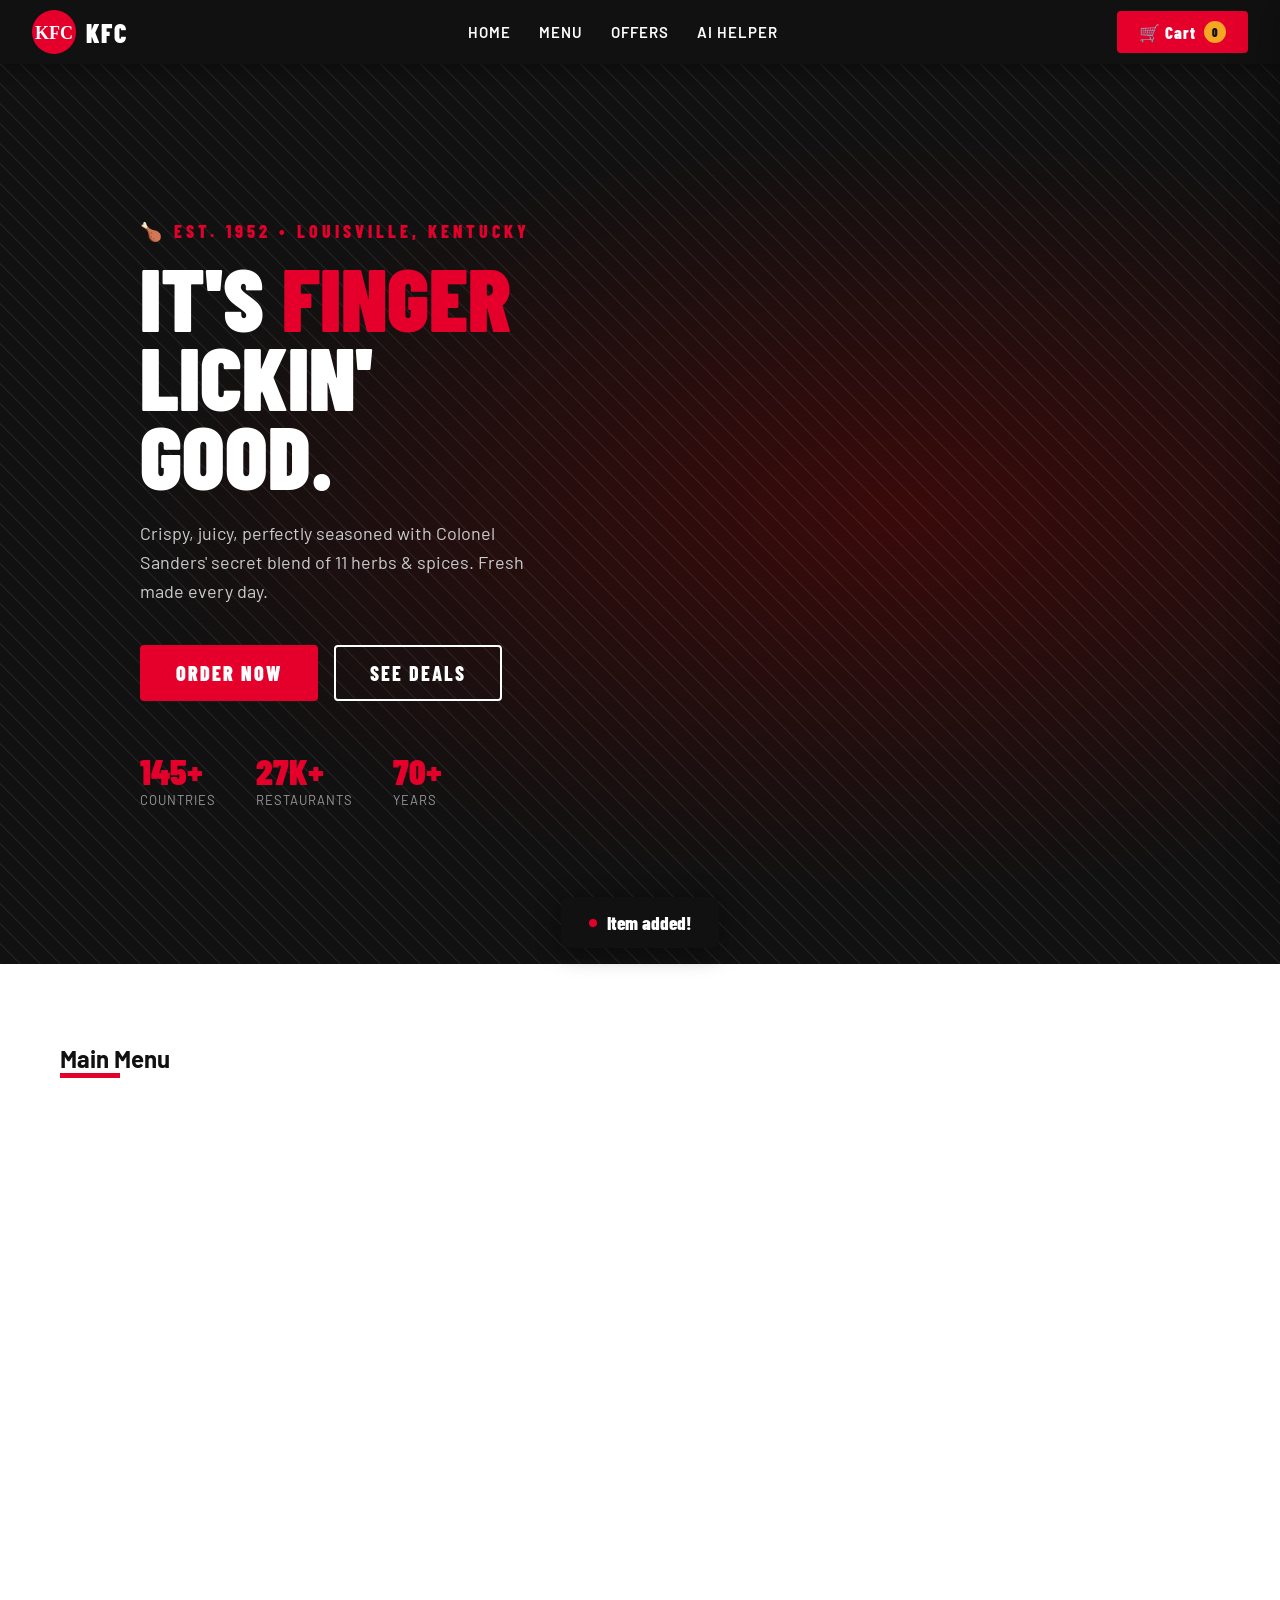
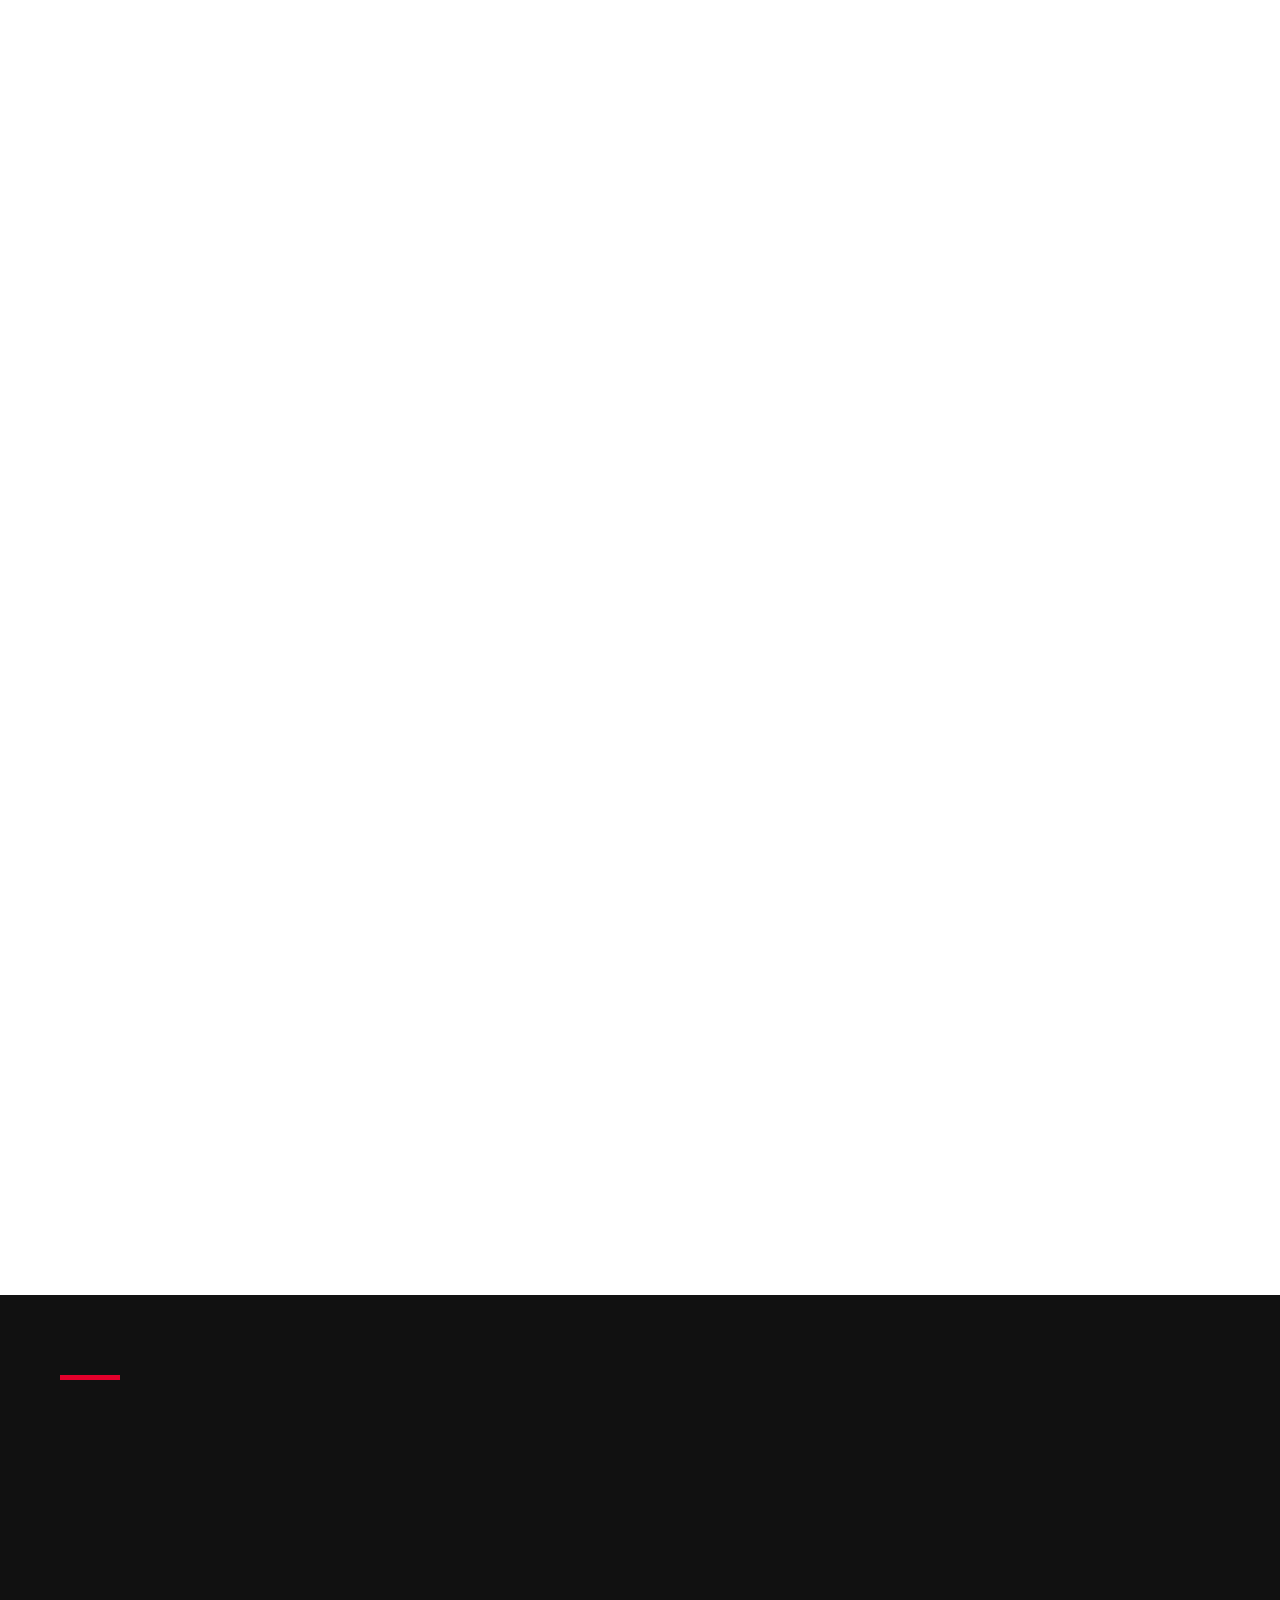
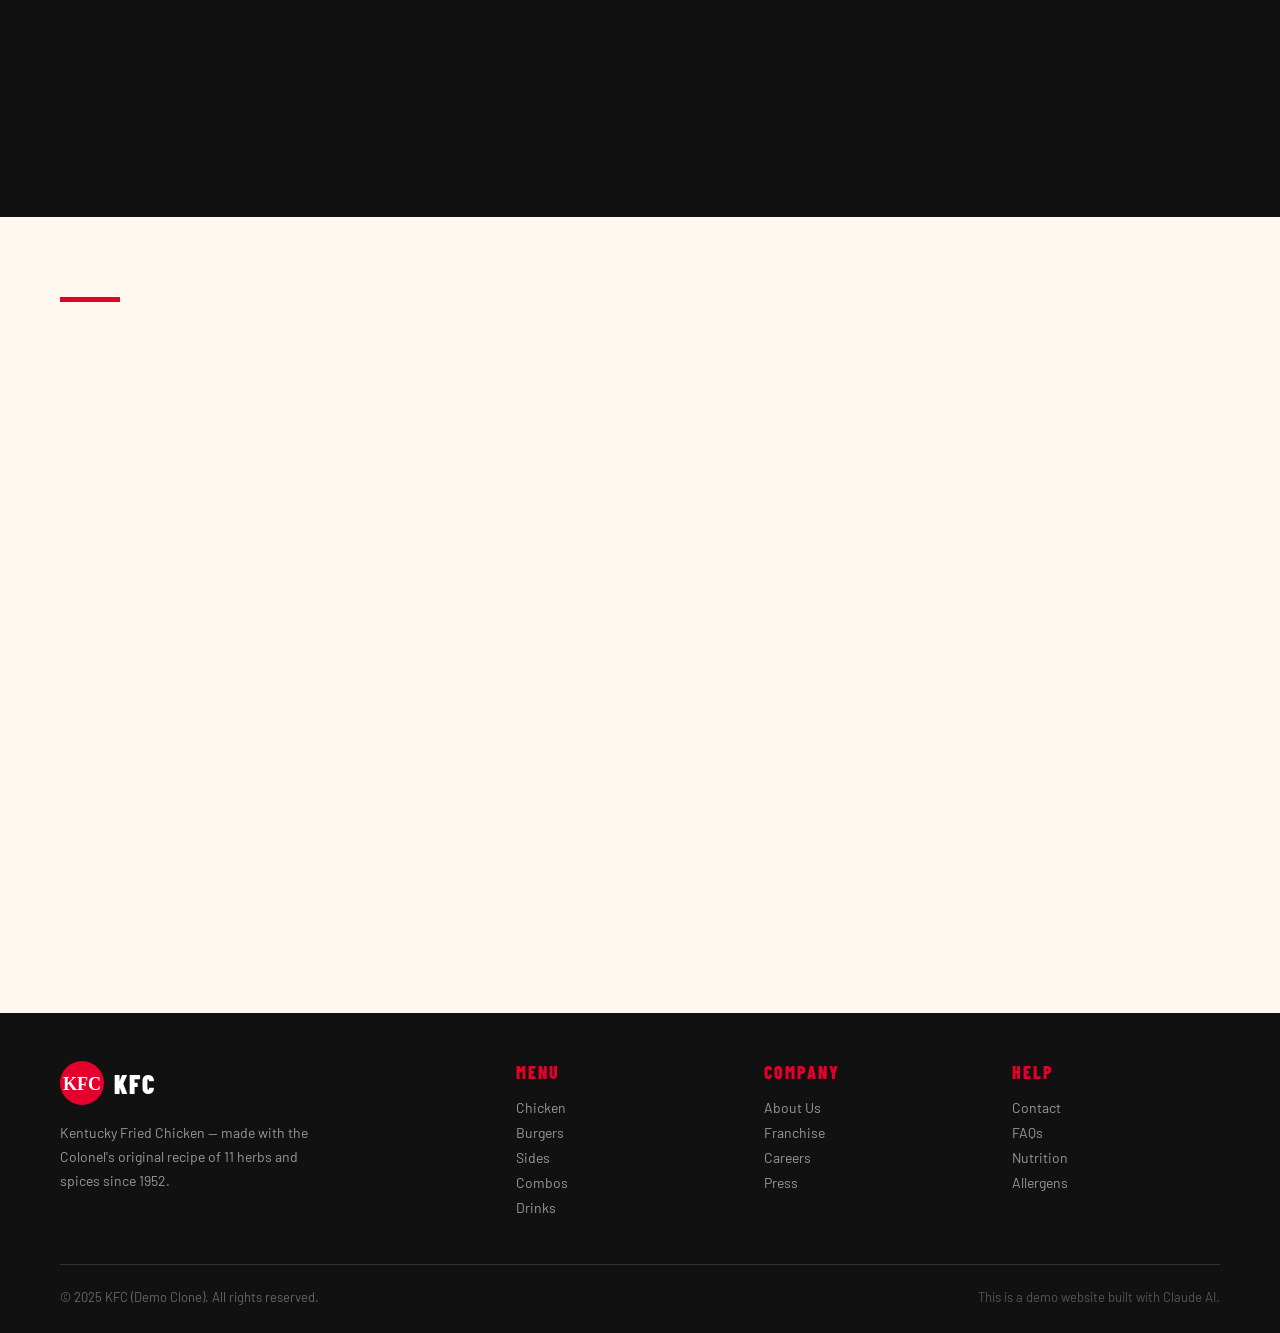
==== commit 3a336f0b: "rename our  menu to main menu" ====
--- a/templates/index.html
+++ b/templates/index.html
@@ -1093,7 +1093,7 @@
 
     <!-- MENU -->
     <section id="menu">
-      <h1>Our Menu</h1>
+      <h1>Main Menu</h1>
       <div class="red-line"></div>
       <h2 class="section-title fade-in">Our Menu</h2>
       <p class="section-sub fade-in">
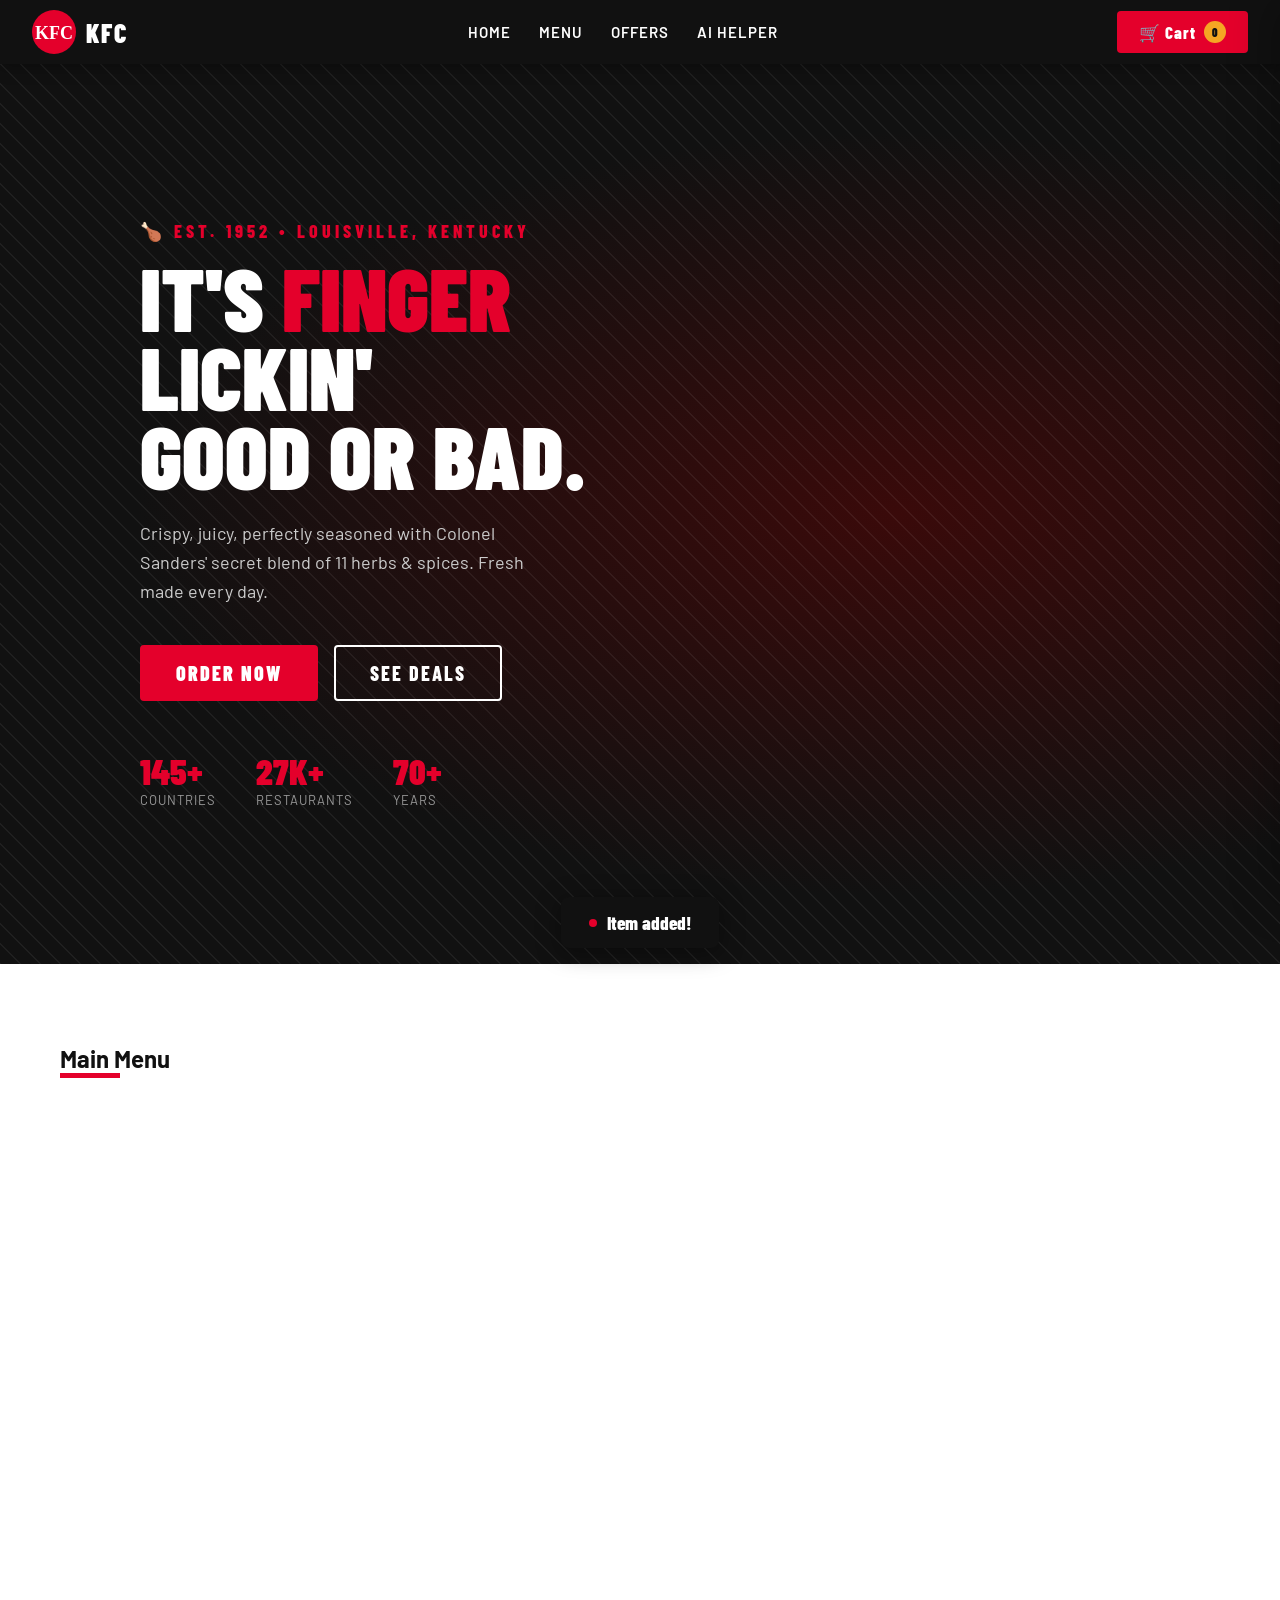
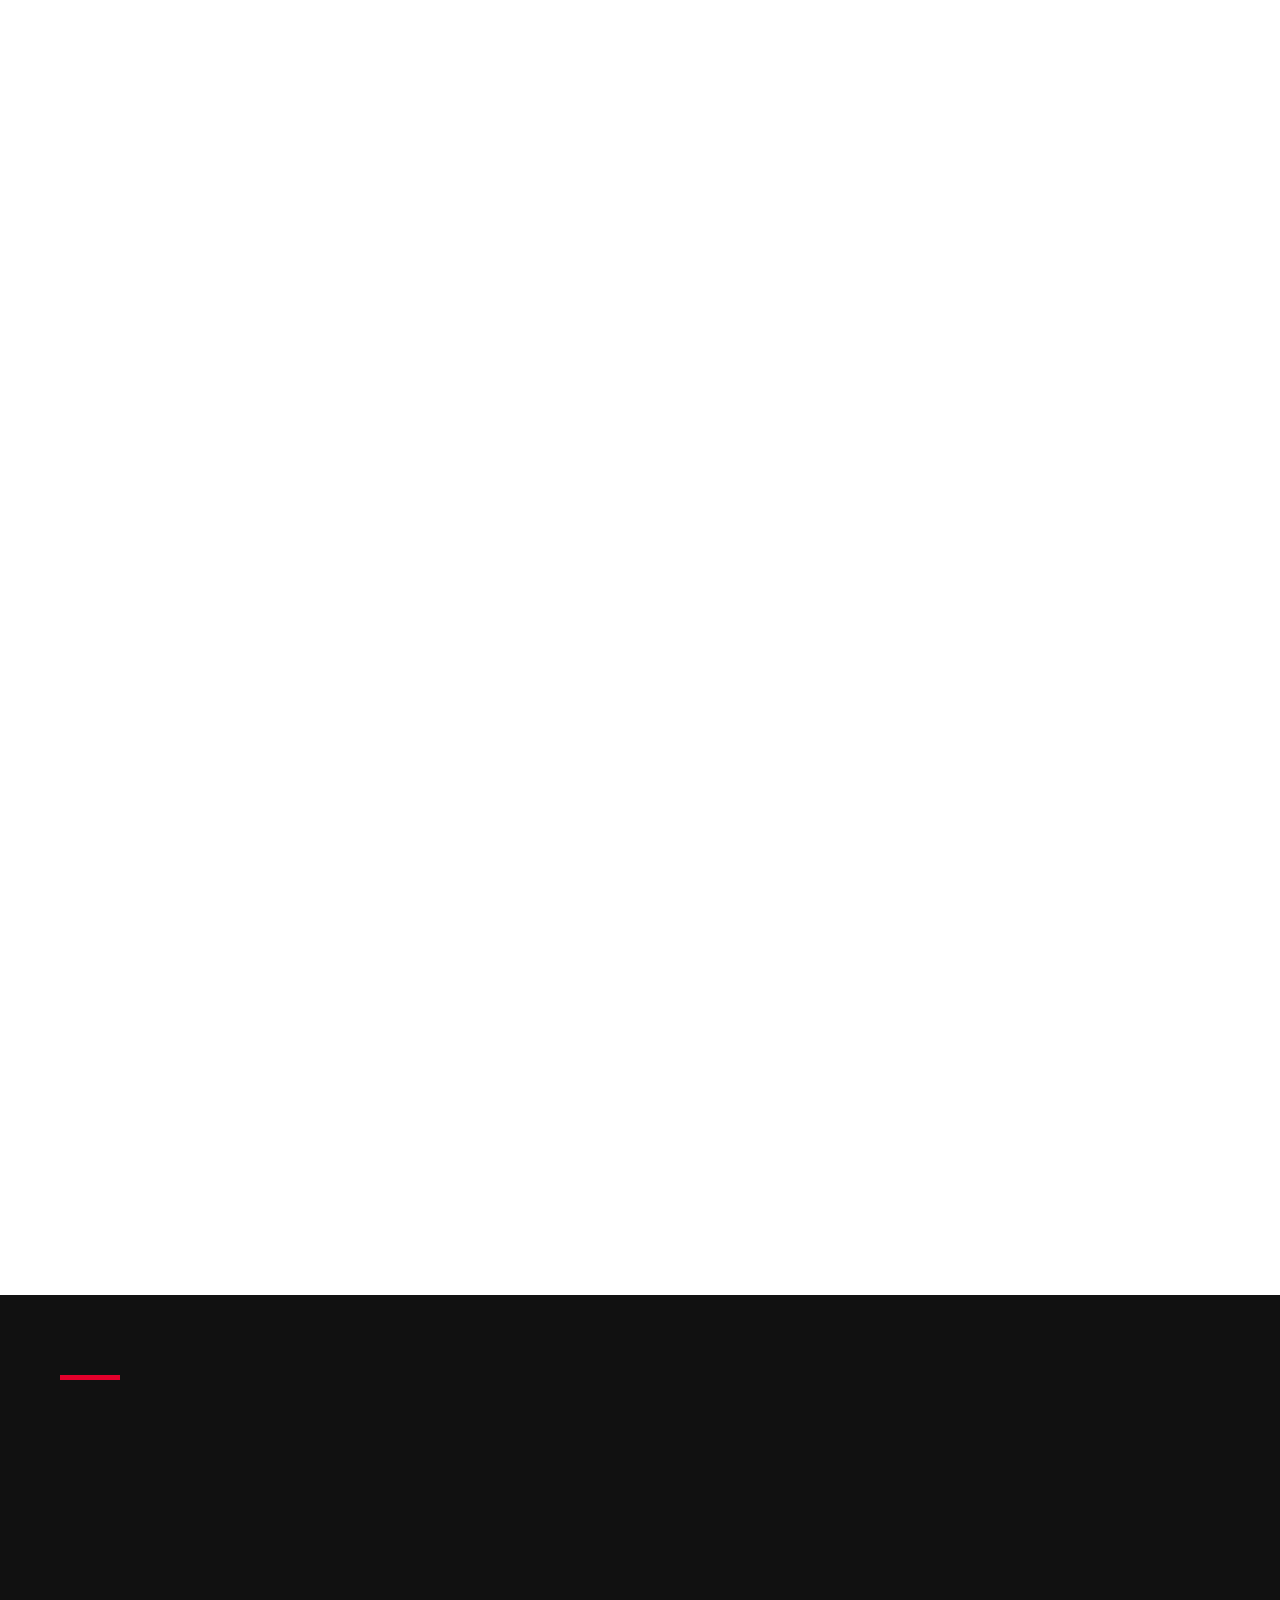
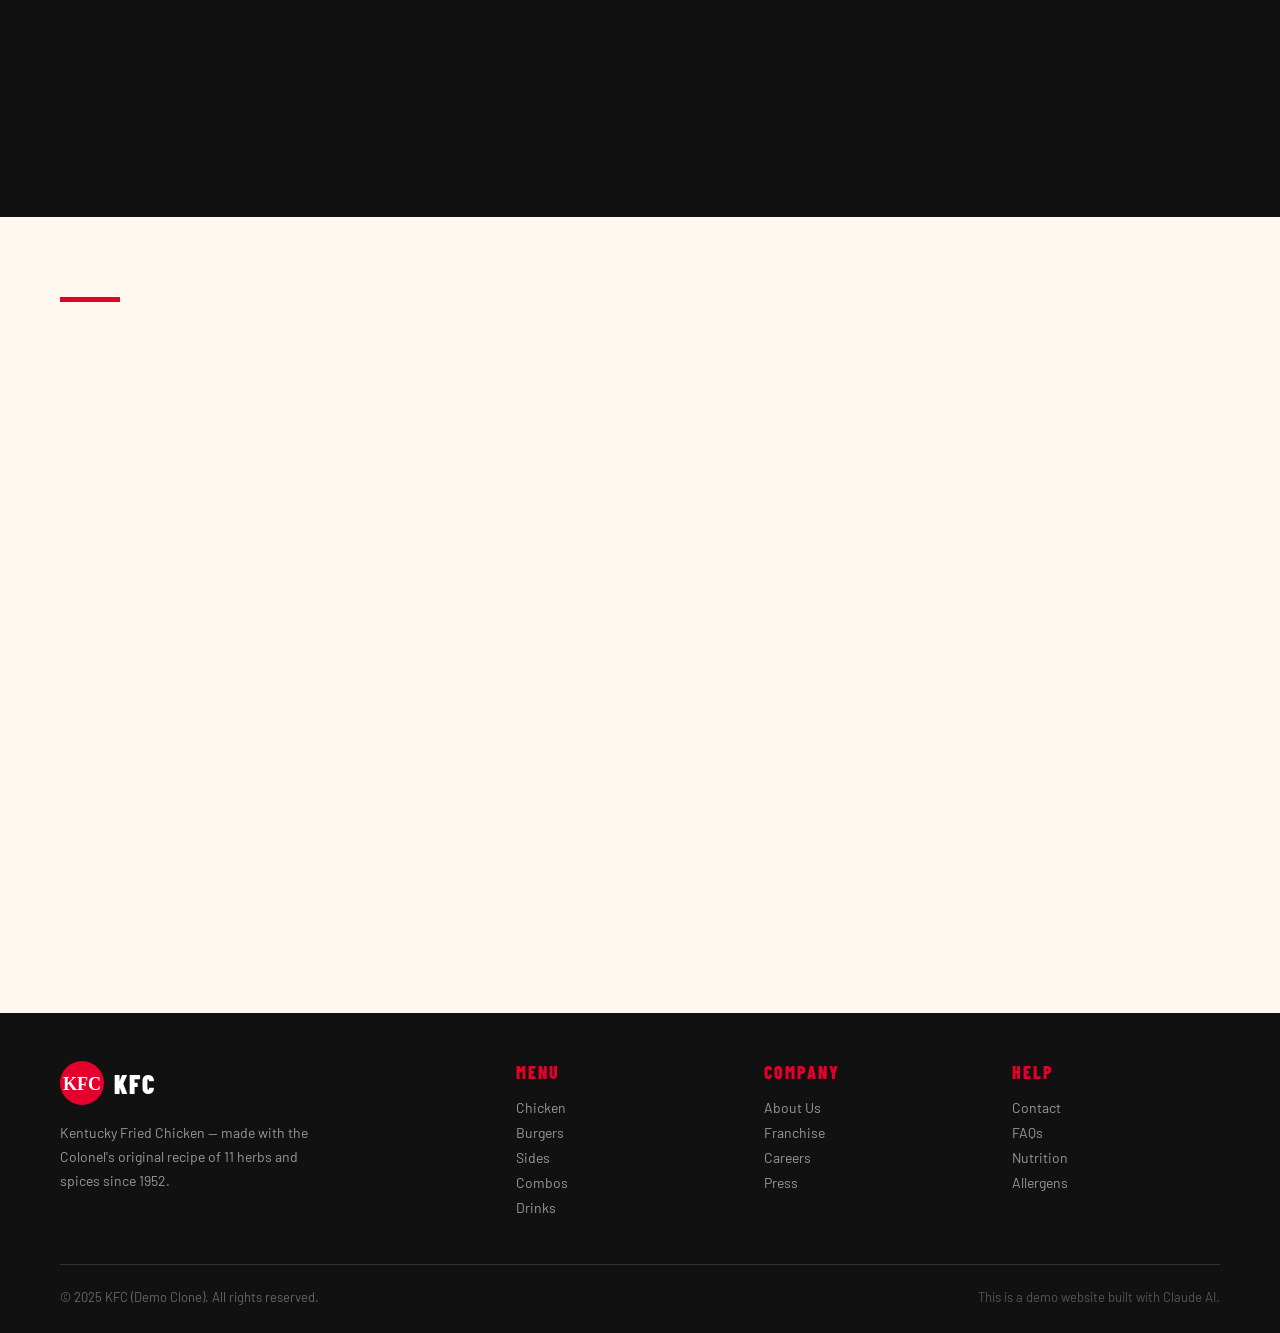
==== commit 5b456bb4: "Update hero title text in index.html" ====
--- a/templates/index.html
+++ b/templates/index.html
@@ -1040,7 +1040,7 @@
       <div class="hero-content">
         <div class="hero-eyebrow">🍗 Est. 1952 • Louisville, Kentucky</div>
         <h1 class="hero-title">
-          It's <span>Finger</span><br />Lickin'<br />Good.
+          It's <span>Finger</span><br />Lickin'<br />Good or bad.
         </h1>
         <p class="hero-sub">
           Crispy, juicy, perfectly seasoned with Colonel Sanders' secret blend
